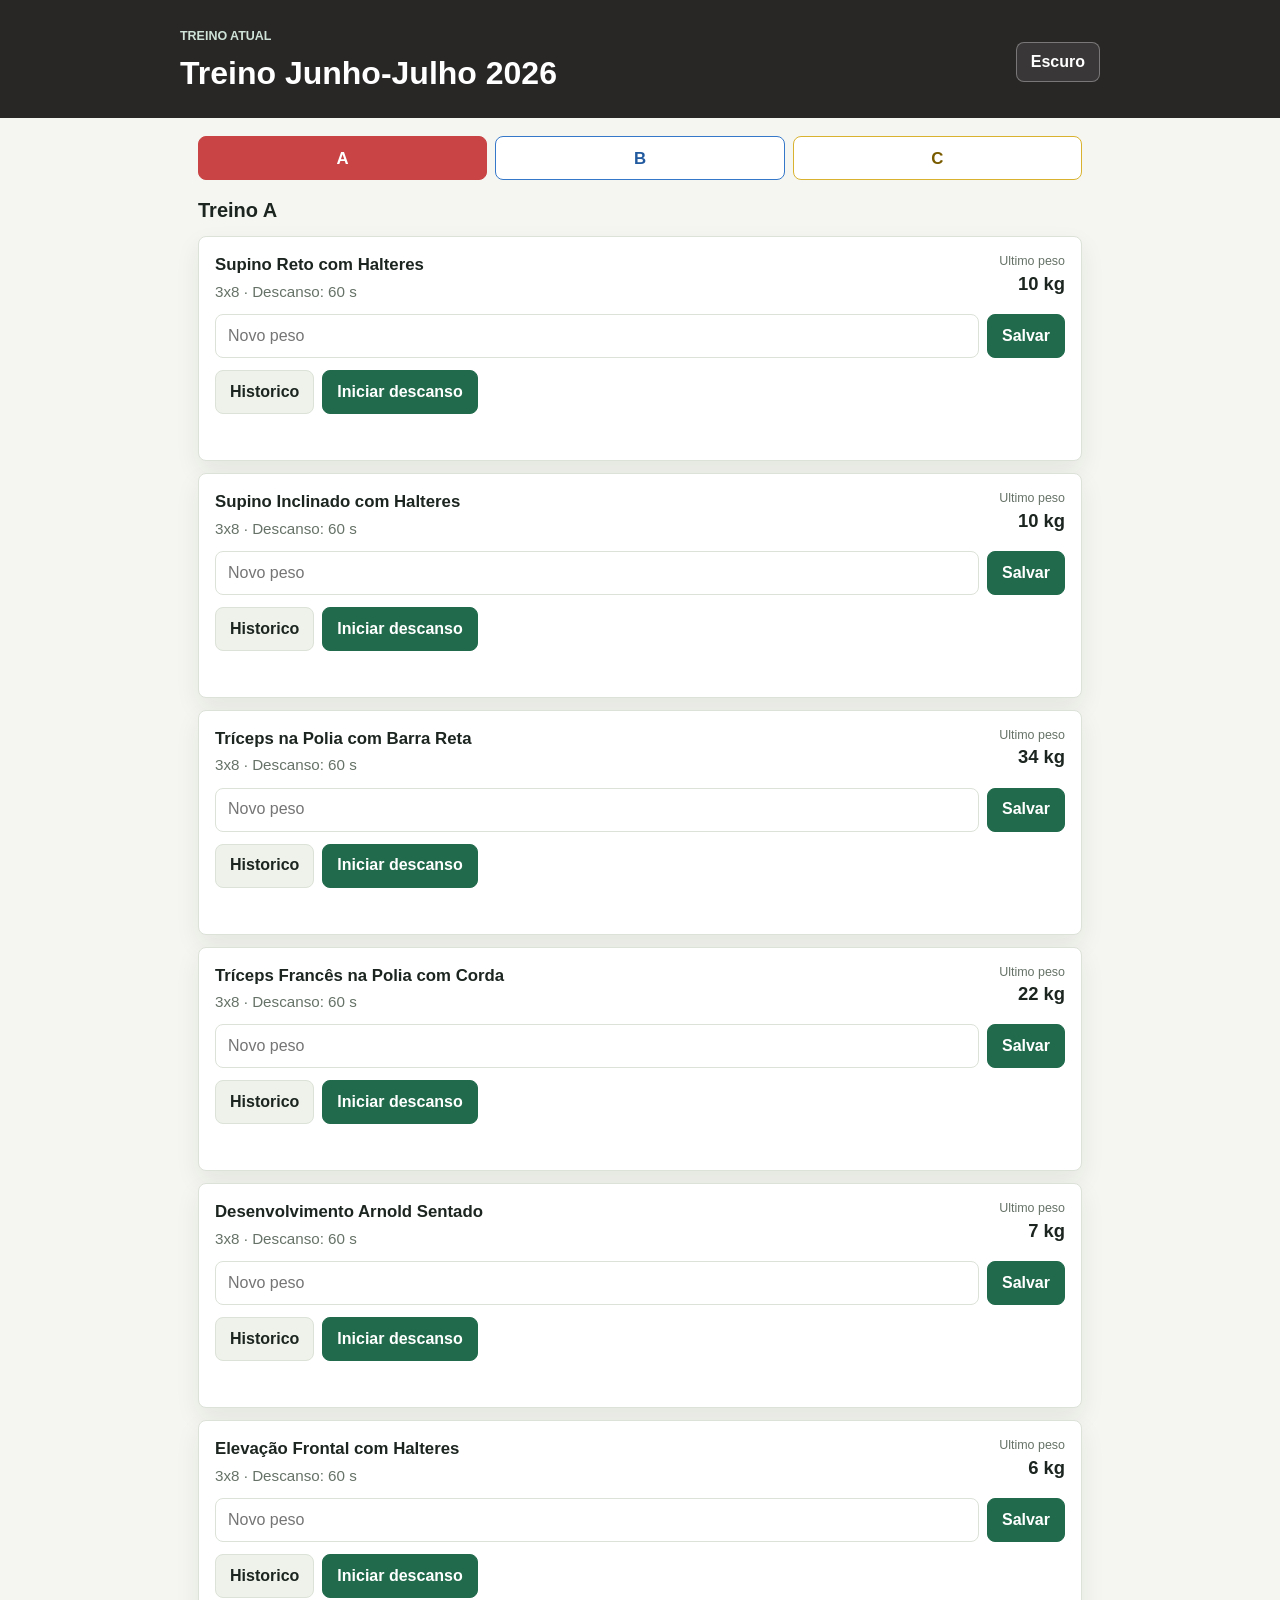
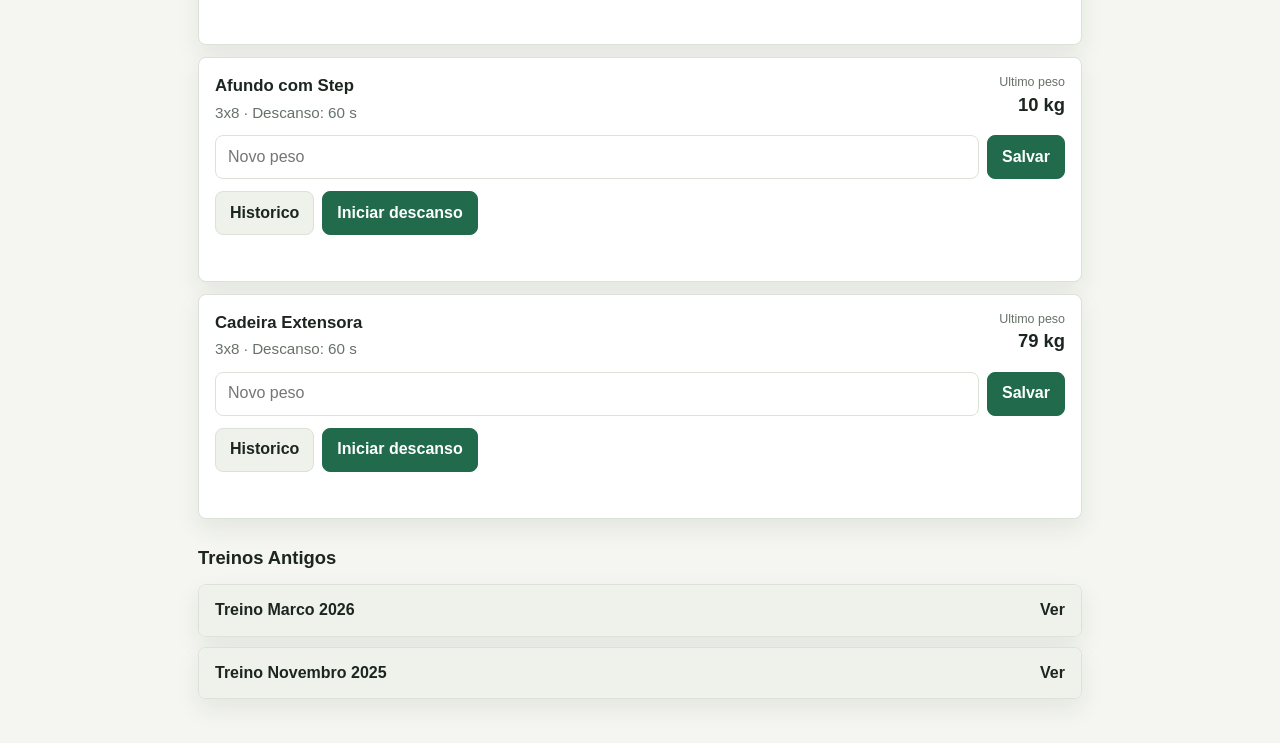
==== index.html @ a029149e "adding dark theme" ====
<!doctype html>
<html lang="pt-BR">
  <head>
    <meta charset="utf-8">
    <meta name="viewport" content="width=device-width, initial-scale=1">
    <title>Gym Tracker</title>
    <link rel="stylesheet" href="css/style.css">
  </head>
  <body>
    <header class="app-header">
      <div class="header-content">
        <div>
          <p class="eyebrow">Treino Atual</p>
          <h1 id="active-workout-name">Gym Tracker</h1>
        </div>
        <button id="theme-toggle" class="theme-toggle" type="button" aria-label="Alternar tema">
          Escuro
        </button>
      </div>
    </header>

    <main class="app-shell">
      <section class="current-section" aria-labelledby="active-workout-name">
        <nav id="day-tabs" class="day-tabs" aria-label="Dias do treino"></nav>
        <div id="current-day" class="workout-day"></div>
      </section>

      <section class="old-section" aria-labelledby="old-workouts-title">
        <h2 id="old-workouts-title">Treinos Antigos</h2>
        <div id="old-workouts" class="old-workouts"></div>
      </section>
    </main>

    <script src="data/defaultWorkout.js"></script>
    <script src="js/storage.js"></script>
    <script src="js/workouts.js"></script>
    <script src="js/ui.js"></script>
    <script src="js/app.js"></script>
  </body>
</html>
---- css/style.css ----
:root {
  color-scheme: light;
  --bg: #f5f6f1;
  --surface: #ffffff;
  --surface-muted: #eef2ea;
  --text: #1c2520;
  --muted: #667267;
  --line: #dce2d8;
  --accent: #216b4c;
  --accent-strong: #292626;
  --danger: #8a3b2f;
  --shadow: 0 10px 24px rgba(25, 35, 29, 0.08);
}

body.dark-theme {
  color-scheme: dark;
  --bg: #121514;
  --surface: #1c211f;
  --surface-muted: #252d29;
  --text: #eef4ef;
  --muted: #a6b3aa;
  --line: #354039;
  --accent: #48a778;
  --accent-strong: #0d0f0e;
  --shadow: 0 10px 24px rgba(0, 0, 0, 0.28);
}

* {
  box-sizing: border-box;
}

body {
  margin: 0;
  min-height: 100vh;
  background: var(--bg);
  color: var(--text);
  font-family: Arial, Helvetica, sans-serif;
  line-height: 1.4;
}

button,
input {
  font: inherit;
}

.app-header {
  background: var(--accent-strong);
  color: #ffffff;
  padding: 28px 18px 22px;
}

.app-header > div,
.app-shell {
  width: min(920px, 100%);
  margin: 0 auto;
}

.header-content {
  display: flex;
  align-items: center;
  justify-content: space-between;
  gap: 16px;
}

.eyebrow {
  margin: 0 0 6px;
  color: #cfe3d8;
  font-size: 0.78rem;
  font-weight: 700;
  letter-spacing: 0;
  text-transform: uppercase;
}

h1,
h2,
h3,
p {
  margin-top: 0;
}

h1 {
  margin-bottom: 0;
  font-size: clamp(1.55rem, 1.2rem + 1vw, 2.2rem);
}

.theme-toggle {
  flex: 0 0 auto;
  min-height: 40px;
  border: 1px solid rgba(255, 255, 255, 0.32);
  border-radius: 8px;
  padding: 0 14px;
  background: rgba(255, 255, 255, 0.08);
  color: #ffffff;
  cursor: pointer;
  font-weight: 700;
}

h2 {
  margin-bottom: 14px;
  font-size: 1.15rem;
}

.app-shell {
  padding: 18px;
}

.current-section,
.old-section {
  margin-bottom: 26px;
}

.day-tabs {
  display: grid;
  grid-template-columns: repeat(3, minmax(0, 1fr));
  gap: 8px;
  margin-bottom: 16px;
}

.day-tab,
.save-button,
.history-button,
.timer-button,
.old-button {
  min-height: 44px;
  border: 1px solid var(--line);
  border-radius: 8px;
  background: var(--surface);
  color: var(--text);
  cursor: pointer;
  font-weight: 700;
}

.day-tab {
  font-size: 1.05rem;
}

.day-a {
  border-color: #c94444;
  color: #9c2525;
}

.day-b {
  border-color: #3577c9;
  color: #225a9f;
}

.day-c {
  border-color: #d9b32f;
  color: #7a5c00;
}

body.dark-theme .day-a {
  color: #ff8d8d;
}

body.dark-theme .day-b {
  color: #87baff;
}

body.dark-theme .day-c {
  color: #f1d86d;
}

.day-a.is-active {
  border-color: #c94444;
  background: #c94444;
  color: #ffffff;
}

.day-b.is-active {
  border-color: #3577c9;
  background: #3577c9;
  color: #ffffff;
}

.day-c.is-active {
  border-color: #d9b32f;
  background: #f0c735;
  color: #2b2400;
}

.save-button,
.timer-button {
  border-color: var(--accent);
  background: var(--accent);
  color: #ffffff;
}

.save-a {
  border-color: #c94444;
  background: #c94444;
}

.save-b {
  border-color: #3577c9;
  background: #3577c9;
}

.save-c {
  border-color: #d9b32f;
  background: #f0c735;
  color: #2b2400;
}

.workout-title {
  margin: 6px 0 12px;
  font-size: 1.25rem;
}

.exercise-list {
  display: grid;
  gap: 12px;
}

.exercise-card,
.old-workout-panel {
  border: 1px solid var(--line);
  border-radius: 8px;
  background: var(--surface);
  box-shadow: var(--shadow);
}

.exercise-card {
  padding: 16px;
}

.exercise-header {
  display: flex;
  align-items: flex-start;
  justify-content: space-between;
  gap: 12px;
  margin-bottom: 12px;
}

.exercise-title {
  margin: 0 0 4px;
  font-size: 1.05rem;
}

.exercise-meta {
  margin: 0;
  color: var(--muted);
  font-size: 0.95rem;
}

.last-weight {
  min-width: 96px;
  text-align: right;
}

.last-weight span {
  display: block;
  color: var(--muted);
  font-size: 0.78rem;
}

.last-weight strong {
  font-size: 1.15rem;
}

.weight-form {
  display: grid;
  grid-template-columns: minmax(0, 1fr) auto;
  gap: 8px;
  margin-top: 12px;
}

.weight-input {
  width: 100%;
  min-height: 44px;
  border: 1px solid var(--line);
  border-radius: 8px;
  padding: 0 12px;
  background: var(--surface);
  color: var(--text);
}

.save-button,
.history-button,
.timer-button {
  padding: 0 14px;
}

.exercise-actions {
  display: flex;
  flex-wrap: wrap;
  gap: 8px;
  margin-top: 12px;
}

.history-button,
.old-button {
  padding: 0 14px;
  background: var(--surface-muted);
}

.history {
  display: none;
  margin-top: 12px;
  border-top: 1px solid var(--line);
  padding-top: 10px;
}

.history.is-open {
  display: block;
}

.history-list {
  margin: 0;
  padding: 0;
  list-style: none;
}

.history-list li {
  display: flex;
  justify-content: space-between;
  gap: 16px;
  padding: 8px 0;
  border-bottom: 1px solid var(--surface-muted);
}

.history-list li:last-child {
  border-bottom: 0;
}

.timer-status {
  min-height: 22px;
  margin: 8px 0 0;
  color: var(--accent-strong);
  font-weight: 700;
}

.old-workouts {
  display: grid;
  gap: 10px;
}

.old-workout-panel {
  overflow: hidden;
}

.old-button {
  width: 100%;
  display: flex;
  align-items: center;
  justify-content: space-between;
  border: 0;
  border-radius: 0;
  padding: 14px 16px;
  text-align: left;
}

.old-content {
  display: none;
  padding: 0 16px 16px;
}

.old-content.is-open {
  display: block;
}

.old-day {
  border-top: 1px solid var(--line);
  padding-top: 12px;
  margin-top: 12px;
}

.old-exercise {
  padding: 10px 0;
  border-bottom: 1px solid var(--surface-muted);
}

.old-exercise:last-child {
  border-bottom: 0;
}

.readonly-note,
.empty-state {
  color: var(--muted);
  margin-bottom: 0;
}

@media (max-width: 560px) {
  .app-header {
    padding-top: 22px;
  }

  .header-content {
    align-items: flex-start;
  }

  .app-shell {
    padding: 14px;
  }

  .exercise-header {
    display: block;
  }

  .last-weight {
    margin-top: 10px;
    text-align: left;
  }

  .weight-form {
    grid-template-columns: 1fr;
  }

  .save-button,
  .history-button,
  .timer-button {
    width: 100%;
  }
}
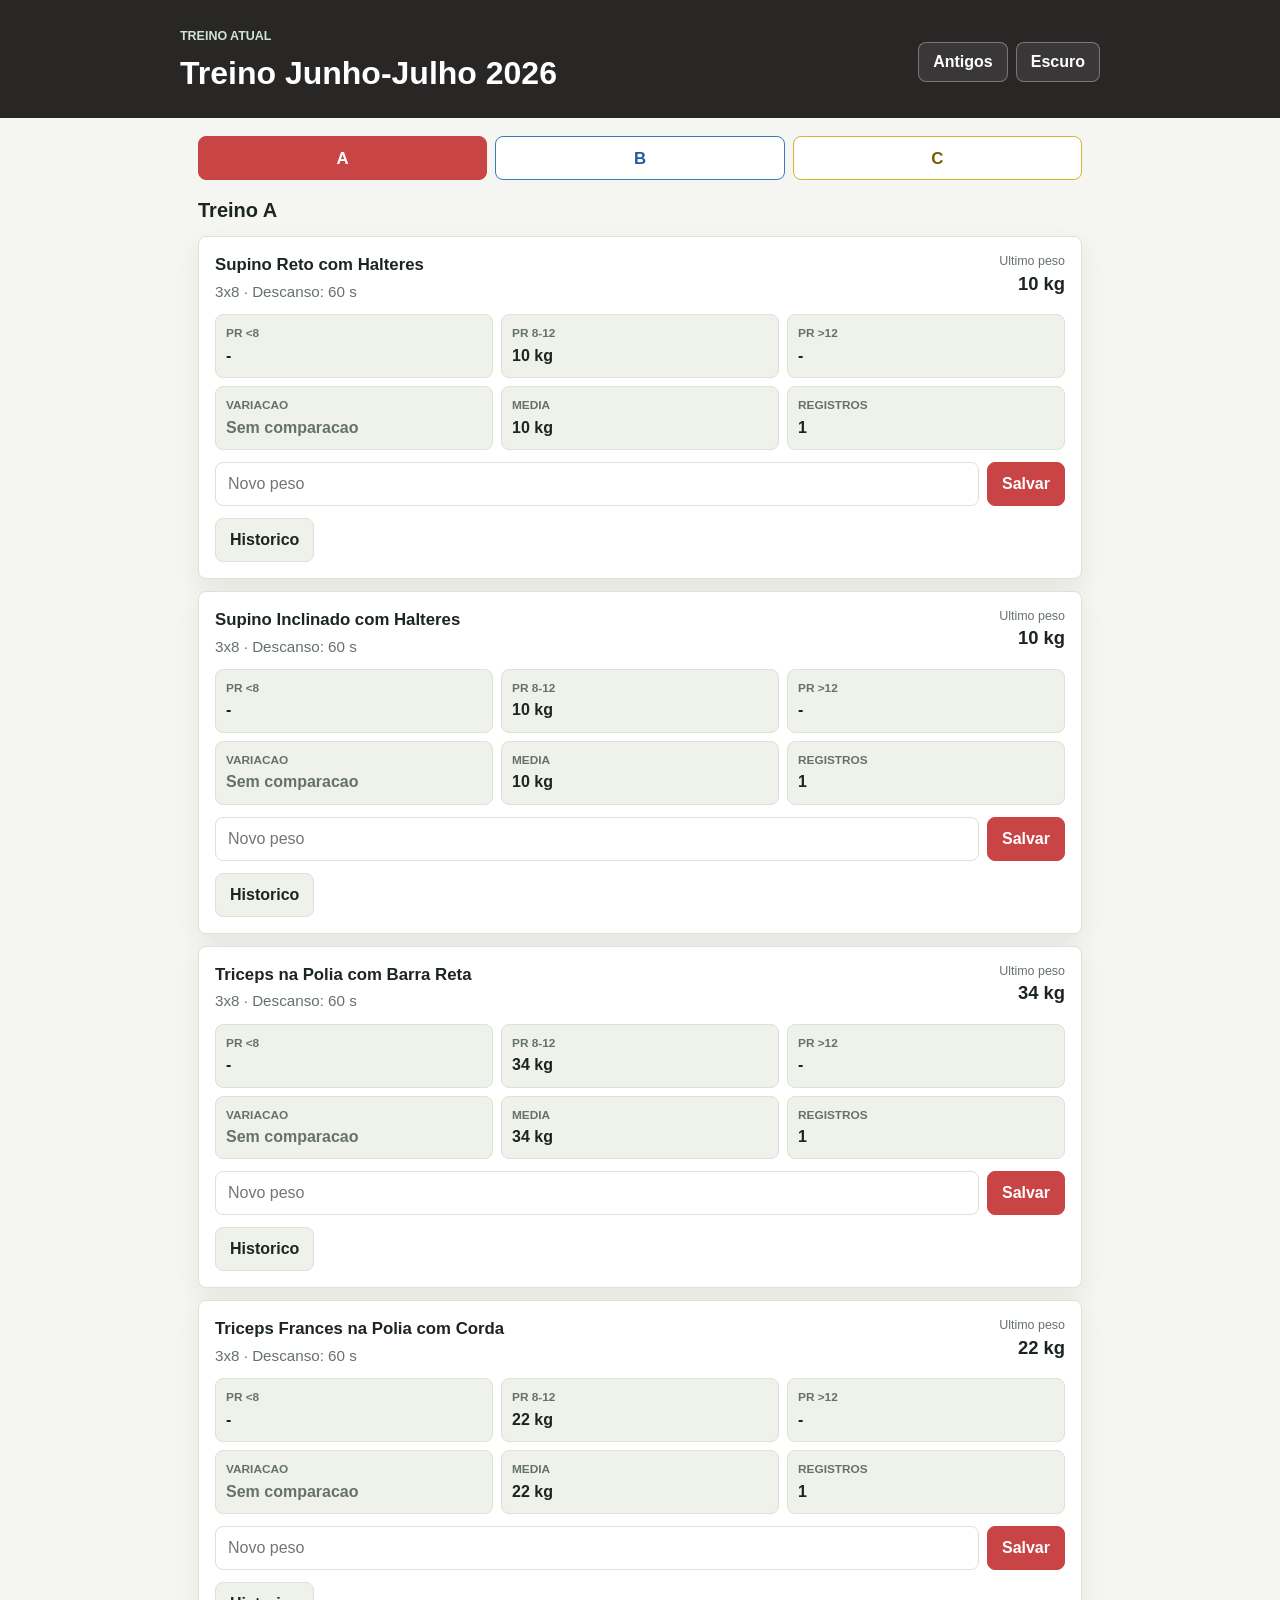
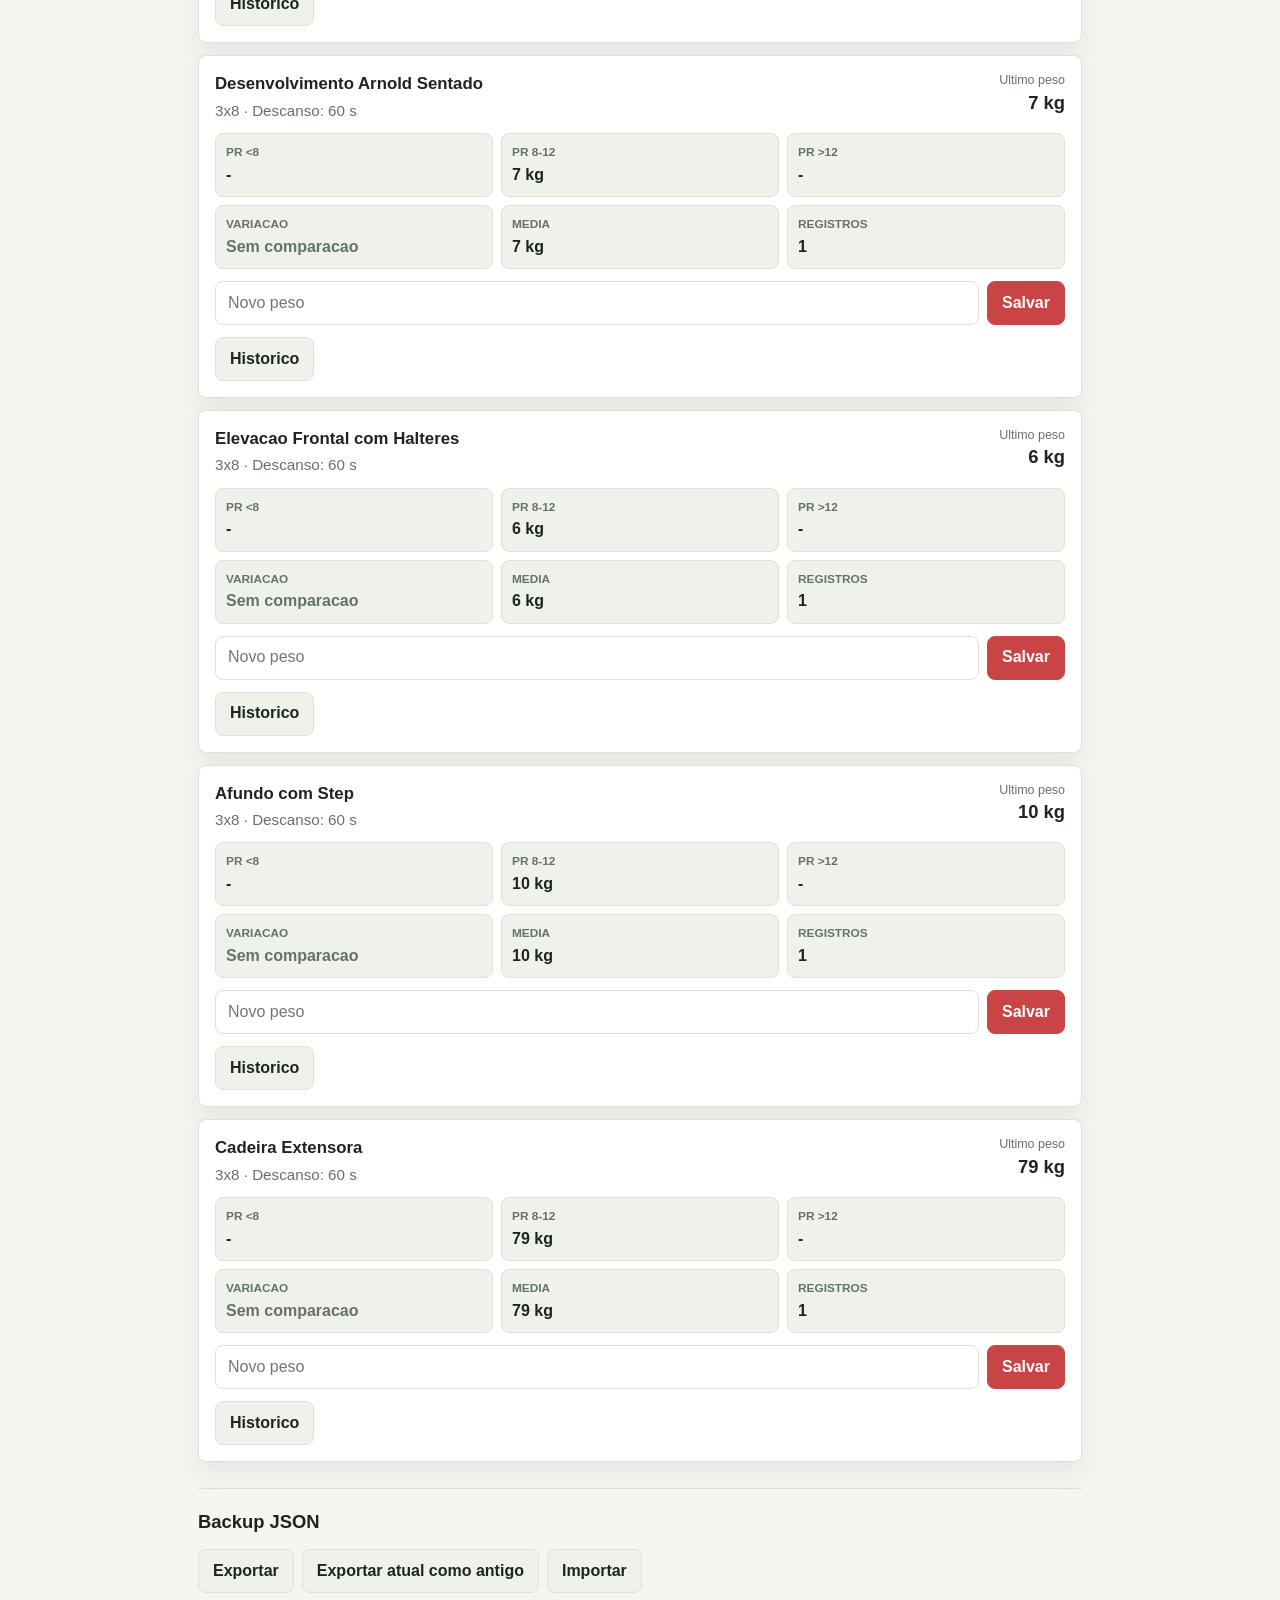
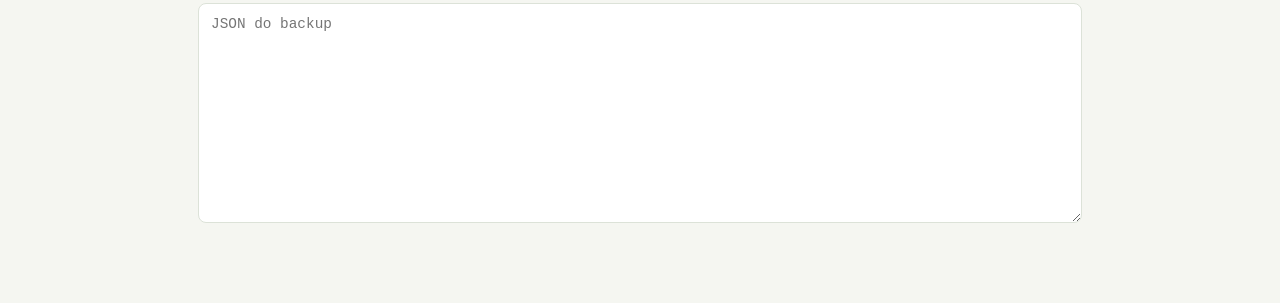
==== commit 8e63cee2: "adding a way to export/import json data" ====
--- a/index.html
+++ b/index.html
@@ -13,9 +13,12 @@
           <p class="eyebrow">Treino Atual</p>
           <h1 id="active-workout-name">Gym Tracker</h1>
         </div>
-        <button id="theme-toggle" class="theme-toggle" type="button" aria-label="Alternar tema">
-          Escuro
-        </button>
+        <div class="header-actions">
+          <a class="header-link" href="old-workouts.html">Antigos</a>
+          <button id="theme-toggle" class="theme-toggle" type="button" aria-label="Alternar tema">
+            Escuro
+          </button>
+        </div>
       </div>
     </header>
 
@@ -25,16 +28,26 @@
         <div id="current-day" class="workout-day"></div>
       </section>
 
-      <section class="old-section" aria-labelledby="old-workouts-title">
-        <h2 id="old-workouts-title">Treinos Antigos</h2>
-        <div id="old-workouts" class="old-workouts"></div>
+      <section class="backup-section" aria-labelledby="backup-title">
+        <h2 id="backup-title">Backup JSON</h2>
+        <div class="backup-actions">
+          <button id="export-backup" class="backup-button" type="button">Exportar</button>
+          <button id="export-current-old" class="backup-button" type="button">Exportar atual como antigo</button>
+          <button id="import-backup" class="backup-button" type="button">Importar</button>
+        </div>
+        <textarea id="backup-json" class="backup-textarea" rows="10" spellcheck="false" placeholder="JSON do backup"></textarea>
+        <p id="backup-status" class="backup-status" aria-live="polite"></p>
       </section>
+
     </main>
 
-    <script src="data/defaultWorkout.js"></script>
+    <script src="data/currentWorkout.js"></script>
+    <script src="data/oldWorkouts.js"></script>
     <script src="js/storage.js"></script>
     <script src="js/workouts.js"></script>
     <script src="js/ui.js"></script>
+    <script src="js/theme.js"></script>
+    <script src="js/backup.js"></script>
     <script src="js/app.js"></script>
   </body>
 </html>
--- a/css/style.css
+++ b/css/style.css
@@ -62,6 +62,25 @@
   gap: 16px;
 }
 
+.header-actions {
+  display: flex;
+  align-items: center;
+  gap: 8px;
+}
+
+.header-link {
+  display: inline-flex;
+  align-items: center;
+  min-height: 40px;
+  border: 1px solid rgba(255, 255, 255, 0.32);
+  border-radius: 8px;
+  padding: 0 14px;
+  background: rgba(255, 255, 255, 0.08);
+  color: #ffffff;
+  font-weight: 700;
+  text-decoration: none;
+}
+
 .eyebrow {
   margin: 0 0 6px;
   color: #cfe3d8;
@@ -105,7 +124,8 @@
 }
 
 .current-section,
-.old-section {
+.old-section,
+.backup-section {
   margin-bottom: 26px;
 }
 
@@ -258,6 +278,49 @@
   font-size: 1.15rem;
 }
 
+.exercise-stats {
+  display: grid;
+  grid-template-columns: repeat(3, minmax(0, 1fr));
+  gap: 8px;
+  margin: 0 0 12px;
+}
+
+.exercise-stats div {
+  border: 1px solid var(--line);
+  border-radius: 8px;
+  background: var(--surface-muted);
+  padding: 10px;
+}
+
+.exercise-stats dt {
+  margin-bottom: 3px;
+  color: var(--muted);
+  font-size: 0.74rem;
+  font-weight: 700;
+  text-transform: uppercase;
+}
+
+.exercise-stats dd {
+  margin: 0;
+  font-weight: 700;
+}
+
+.trend-up {
+  color: #207a42;
+}
+
+.trend-down {
+  color: var(--danger);
+}
+
+.trend-neutral {
+  color: var(--muted);
+}
+
+body.dark-theme .trend-up {
+  color: #6ee094;
+}
+
 .weight-form {
   display: grid;
   grid-template-columns: minmax(0, 1fr) auto;
@@ -292,6 +355,48 @@
 .old-button {
   padding: 0 14px;
   background: var(--surface-muted);
+}
+
+.backup-section {
+  border-top: 1px solid var(--line);
+  padding-top: 20px;
+}
+
+.backup-actions {
+  display: flex;
+  flex-wrap: wrap;
+  gap: 8px;
+  margin-bottom: 10px;
+}
+
+.backup-button {
+  min-height: 44px;
+  border: 1px solid var(--line);
+  border-radius: 8px;
+  padding: 0 14px;
+  background: var(--surface-muted);
+  color: var(--text);
+  cursor: pointer;
+  font-weight: 700;
+}
+
+.backup-textarea {
+  width: 100%;
+  min-height: 220px;
+  border: 1px solid var(--line);
+  border-radius: 8px;
+  padding: 12px;
+  resize: vertical;
+  background: var(--surface);
+  color: var(--text);
+  font: 0.9rem Consolas, "Courier New", monospace;
+}
+
+.backup-status {
+  min-height: 22px;
+  margin: 8px 0 0;
+  color: var(--muted);
+  font-weight: 700;
 }
 
 .history {
@@ -389,6 +494,11 @@
     align-items: flex-start;
   }
 
+  .header-actions {
+    flex-direction: column;
+    align-items: stretch;
+  }
+
   .app-shell {
     padding: 14px;
   }
@@ -404,6 +514,10 @@
 
   .weight-form {
     grid-template-columns: 1fr;
+  }
+
+  .exercise-stats {
+    grid-template-columns: repeat(2, minmax(0, 1fr));
   }
 
   .save-button,
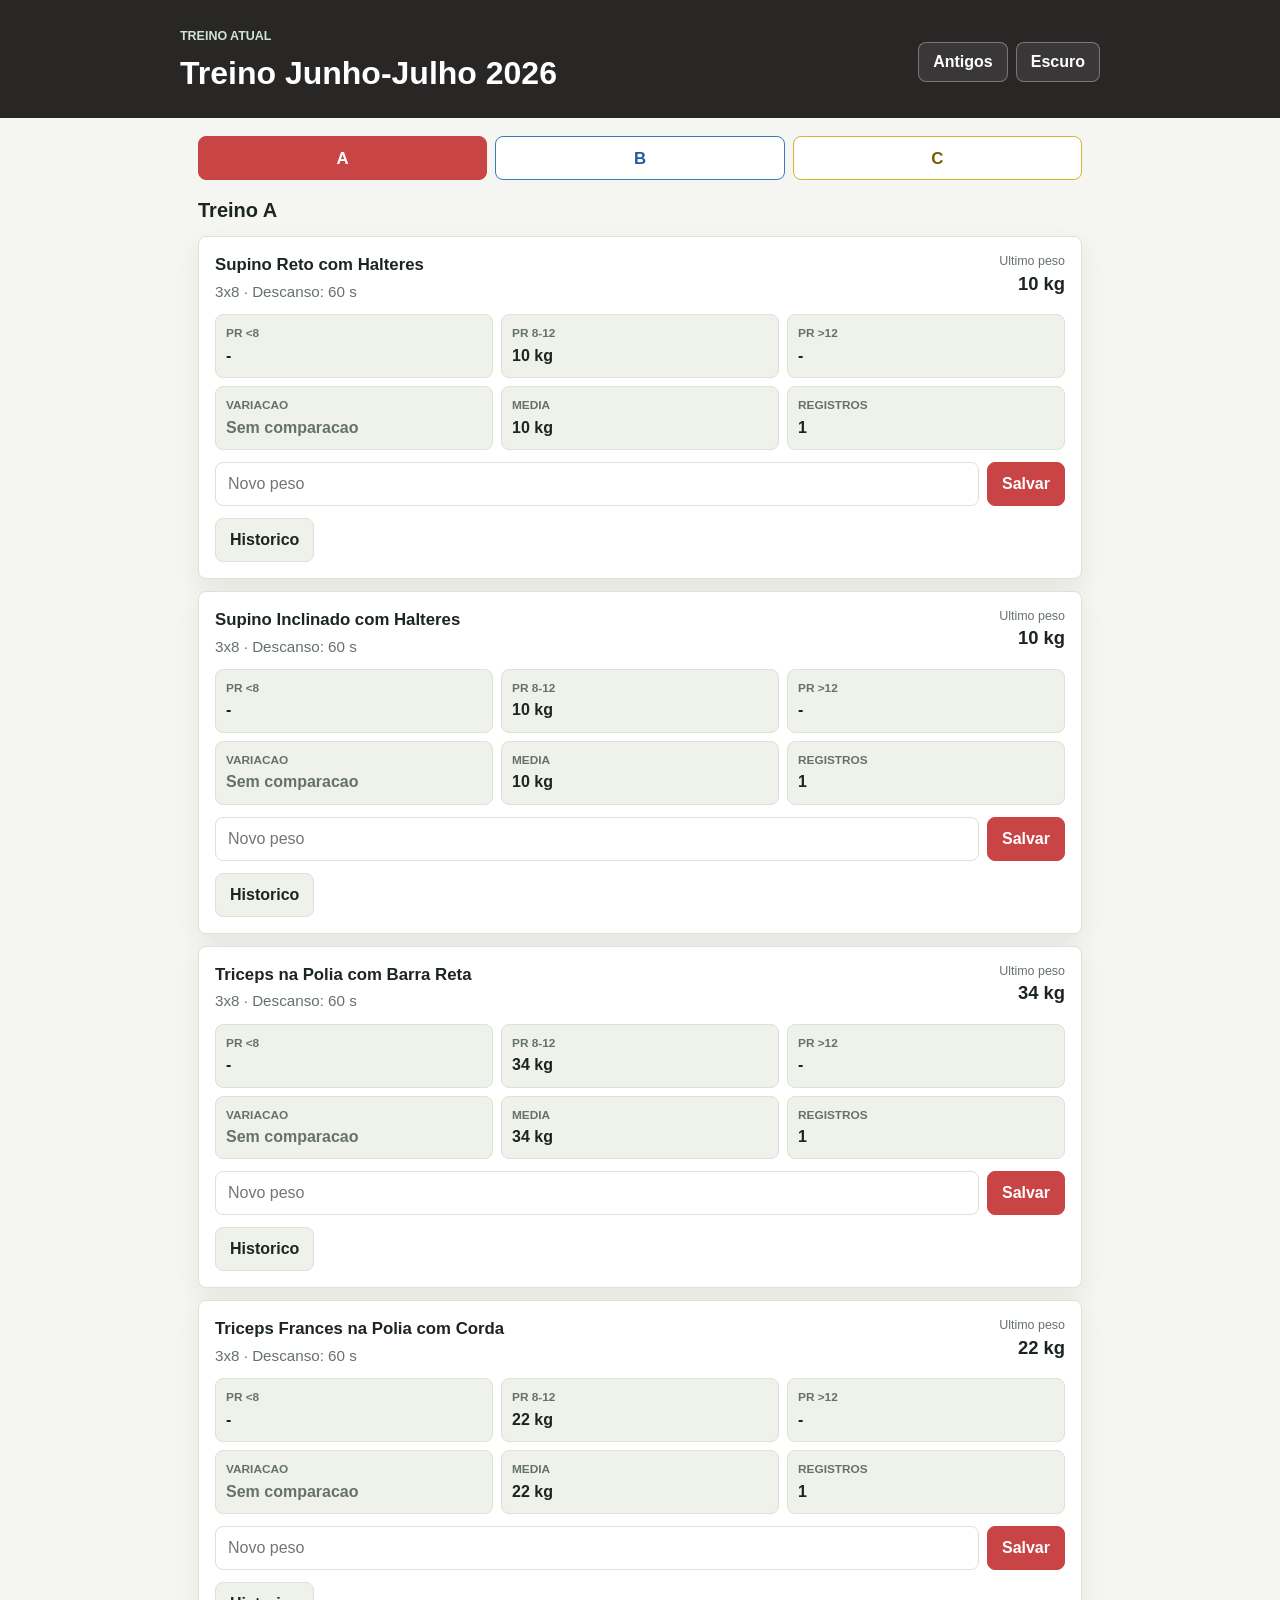
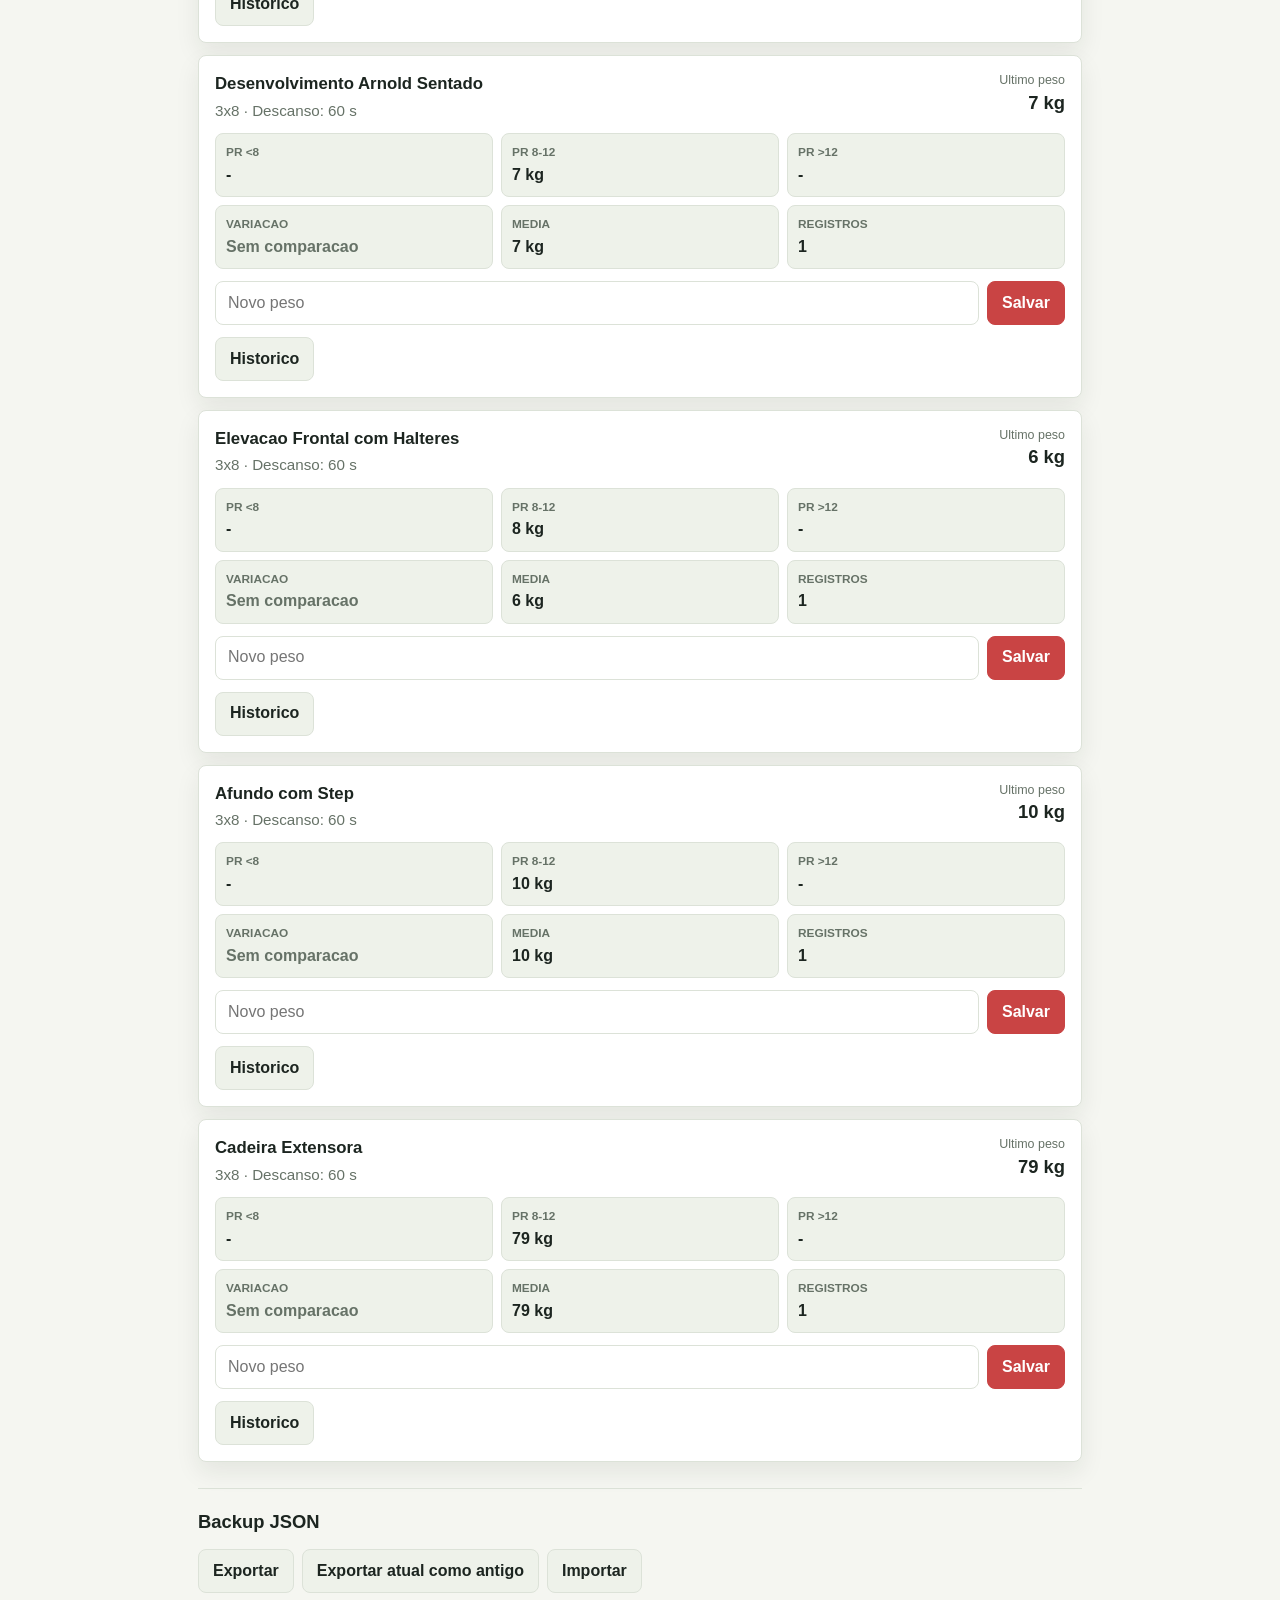
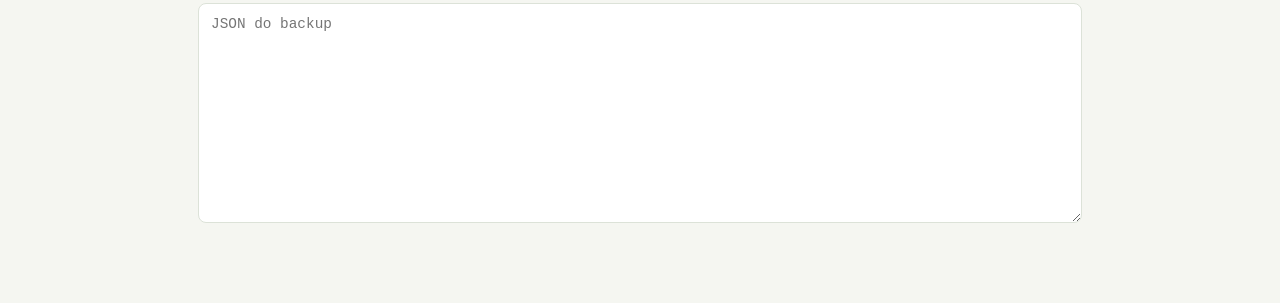
==== commit 01a72eea: "implementing exercides catalog and fixing bugs on conjugate exercises" ====
--- a/index.html
+++ b/index.html
@@ -4,6 +4,8 @@
     <meta charset="utf-8">
     <meta name="viewport" content="width=device-width, initial-scale=1">
     <title>Gym Tracker</title>
+    <link rel="icon"
+      href="data:image/svg+xml,%3Csvg xmlns='http://www.w3.org/2000/svg' viewBox='0 0 64 64'%3E%3Ctext y='52' font-size='54'%3E🏋%E2%80%8D%E2%99%80%EF%B8%8F%3C/text%3E%3C/svg%3E">
     <link rel="stylesheet" href="css/style.css">
   </head>
   <body>
@@ -11,11 +13,12 @@
       <div class="header-content">
         <div>
           <p class="eyebrow">Treino Atual</p>
-          <h1 id="active-workout-name">Gym Tracker</h1>
+          <h1 id="active-workout-name">🏋🏽‍♀️ Gym Tracker</h1>
         </div>
         <div class="header-actions">
           <a class="header-link" href="old-workouts.html">Antigos</a>
-          <button id="theme-toggle" class="theme-toggle" type="button" aria-label="Alternar tema">
+          <button id="theme-toggle" class="theme-toggle" type="button"
+            aria-label="Alternar tema">
             Escuro
           </button>
         </div>
@@ -31,16 +34,21 @@
       <section class="backup-section" aria-labelledby="backup-title">
         <h2 id="backup-title">Backup JSON</h2>
         <div class="backup-actions">
-          <button id="export-backup" class="backup-button" type="button">Exportar</button>
-          <button id="export-current-old" class="backup-button" type="button">Exportar atual como antigo</button>
-          <button id="import-backup" class="backup-button" type="button">Importar</button>
+          <button id="export-backup" class="backup-button"
+            type="button">Exportar</button>
+          <button id="export-current-old" class="backup-button"
+            type="button">Exportar atual como antigo</button>
+          <button id="import-backup" class="backup-button"
+            type="button">Importar</button>
         </div>
-        <textarea id="backup-json" class="backup-textarea" rows="10" spellcheck="false" placeholder="JSON do backup"></textarea>
+        <textarea id="backup-json" class="backup-textarea" rows="10"
+          spellcheck="false" placeholder="JSON do backup"></textarea>
         <p id="backup-status" class="backup-status" aria-live="polite"></p>
       </section>
 
     </main>
 
+    <script src="data/exerciseCatalog.js"></script>
     <script src="data/currentWorkout.js"></script>
     <script src="data/oldWorkouts.js"></script>
     <script src="js/storage.js"></script>
--- a/css/style.css
+++ b/css/style.css
@@ -49,7 +49,7 @@
   padding: 28px 18px 22px;
 }
 
-.app-header > div,
+.app-header>div,
 .app-shell {
   width: min(920px, 100%);
   margin: 0 auto;
@@ -240,8 +240,68 @@
   box-shadow: var(--shadow);
 }
 
+.conjugated-group {
+  display: grid;
+  gap: 10px;
+  margin-bottom: 12px;
+}
+
+.conjugated-group-title {
+  margin: 0;
+  color: var(--accent);
+  font-size: 0.9rem;
+  font-weight: 700;
+  text-transform: uppercase;
+  letter-spacing: 0.04em;
+}
+
+.conjugated-group-items {
+  display: flex;
+  flex-direction: column;
+  gap: 12px;
+  position: relative;
+}
+
+.conjugated-group-items::before {
+  content: "";
+  position: absolute;
+  left: 18px;
+  top: 18px;
+  bottom: 18px;
+  width: 2px;
+  background: linear-gradient(to bottom, var(--accent), var(--line));
+  border-radius: 999px;
+}
+
+.conjugated-group-item {
+  position: relative;
+  padding-left: 34px;
+}
+
+.conjugated-group-item::before {
+  content: "";
+  position: absolute;
+  left: 10px;
+  top: 24px;
+  width: 16px;
+  height: 16px;
+  border-radius: 50%;
+  background: var(--accent);
+  border: 3px solid var(--surface);
+  box-shadow: 0 0 0 2px var(--accent);
+}
+
+.conjugated-group-item .exercise-card {
+  height: 100%;
+}
+
 .exercise-card {
   padding: 16px;
+}
+
+.rest-card {
+  border-style: dashed;
+  background: var(--surface-muted);
 }
 
 .exercise-header {
@@ -525,4 +585,4 @@
   .timer-button {
     width: 100%;
   }
-}
+}
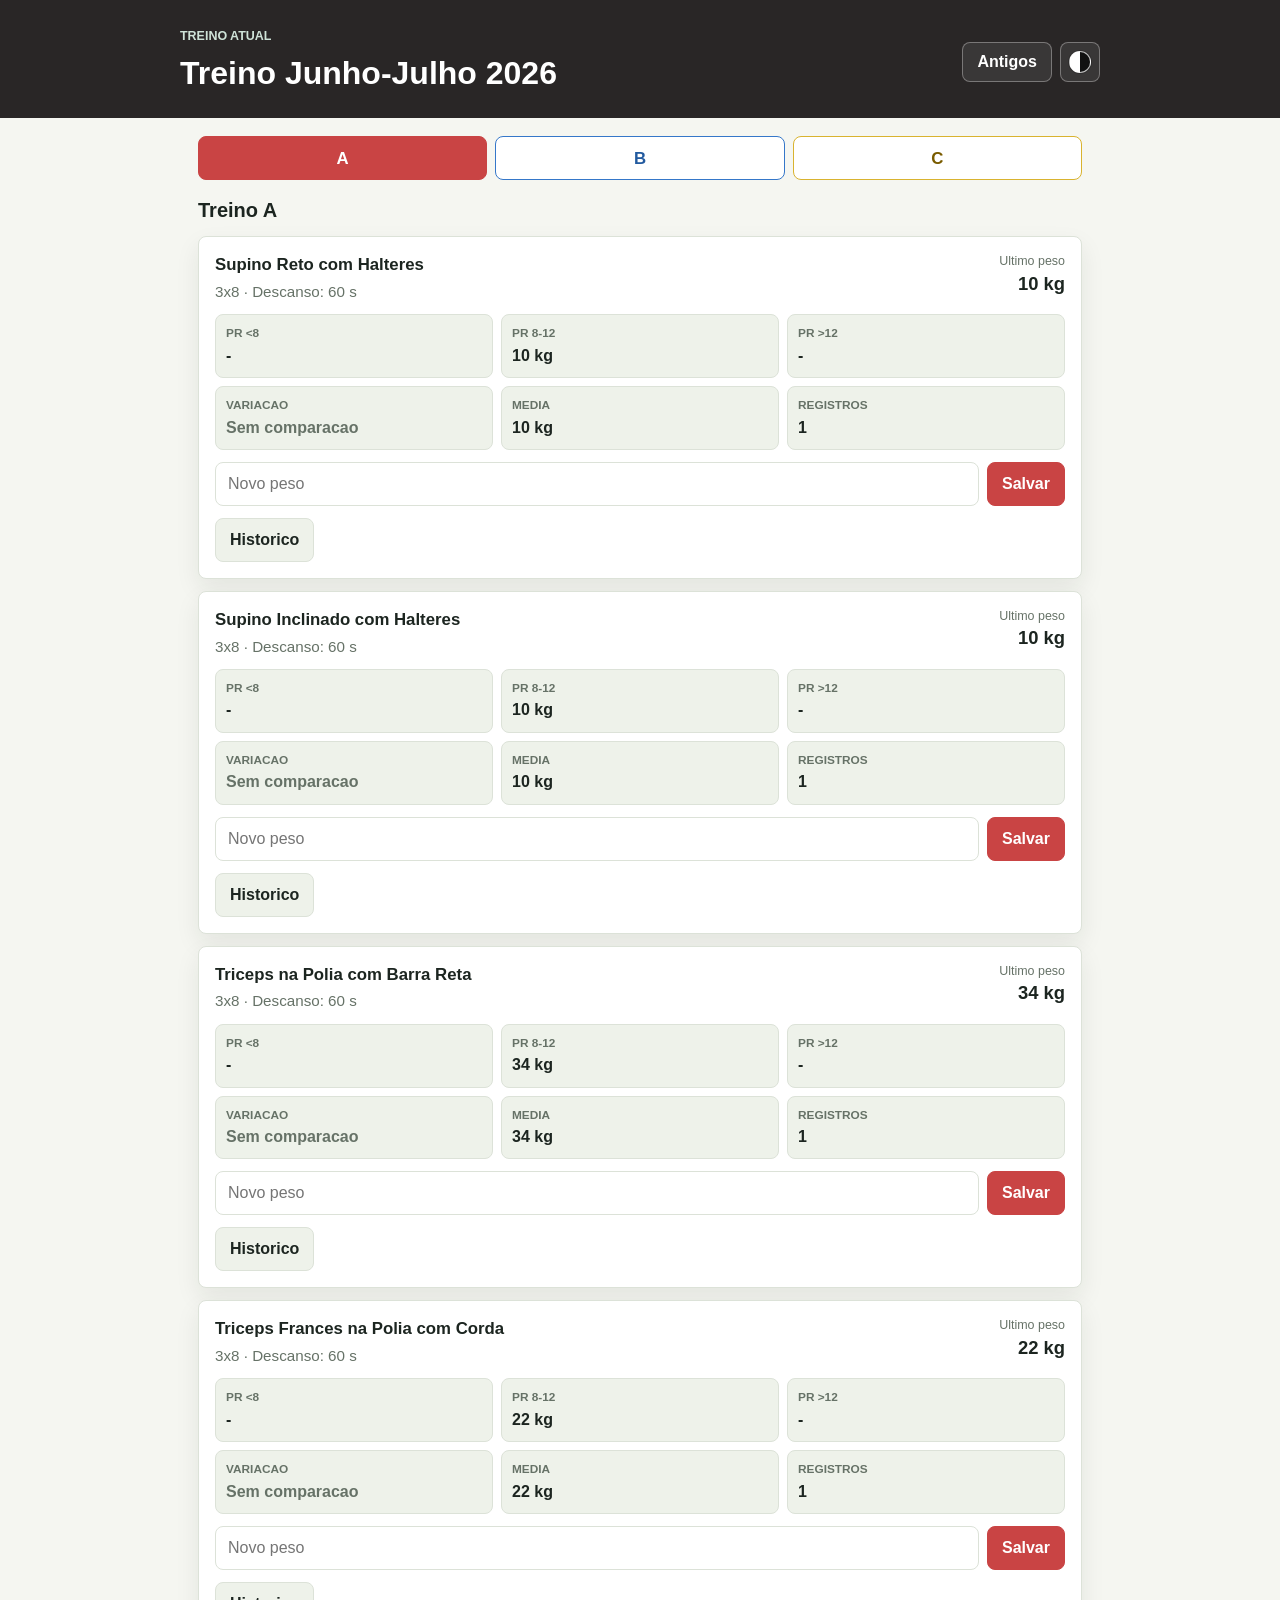
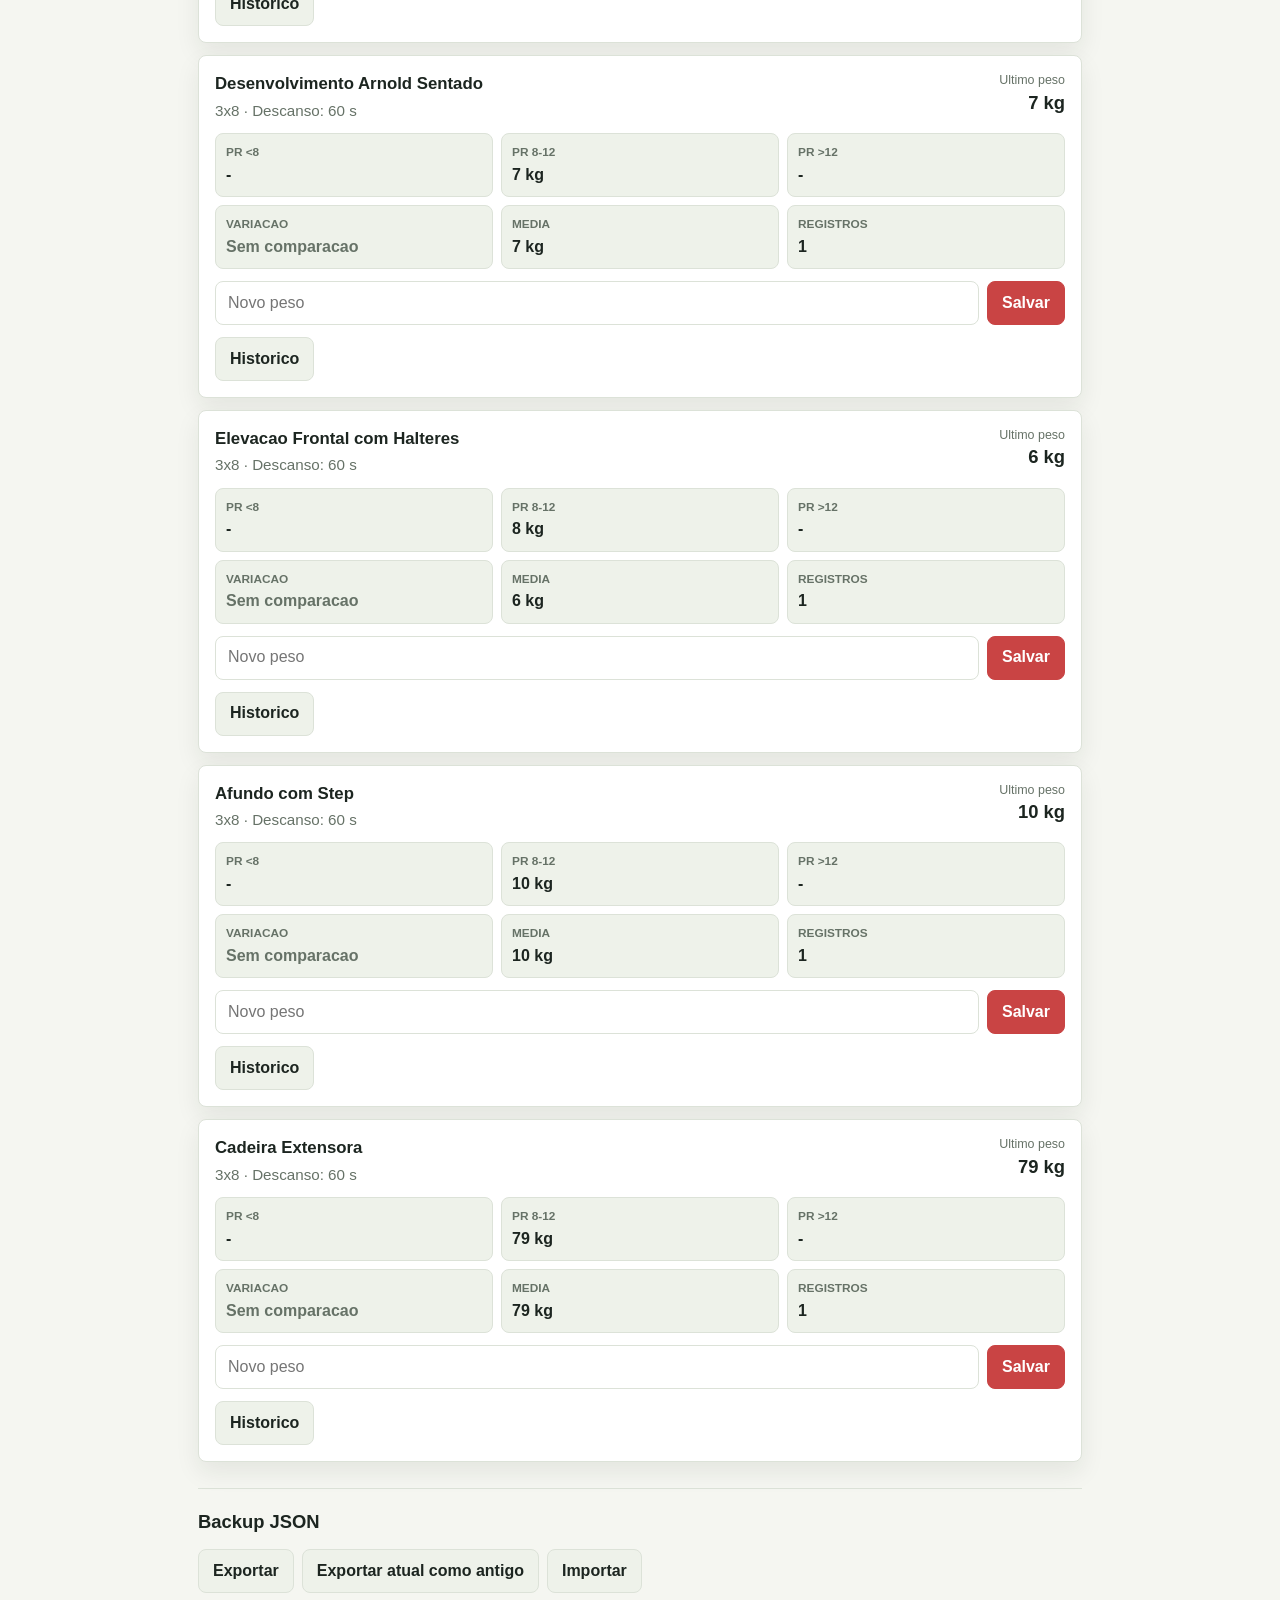
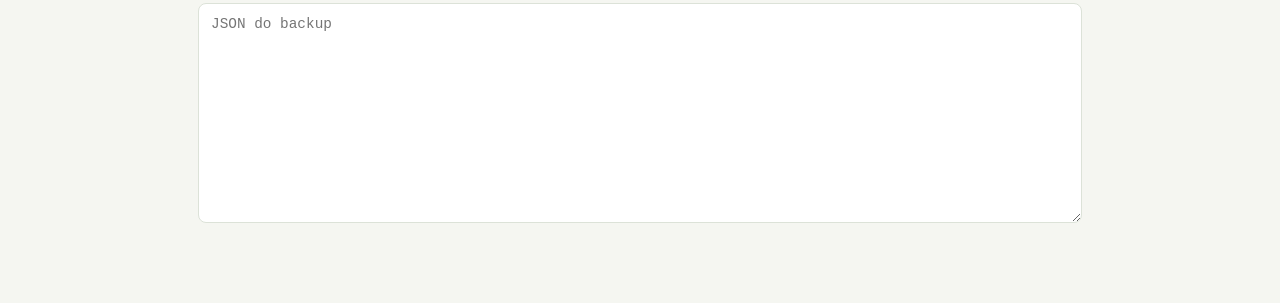
==== commit 1461ff6a: "changing way to alternate theme" ====
--- a/index.html
+++ b/index.html
@@ -18,9 +18,7 @@
         <div class="header-actions">
           <a class="header-link" href="old-workouts.html">Antigos</a>
           <button id="theme-toggle" class="theme-toggle" type="button"
-            aria-label="Alternar tema">
-            Escuro
-          </button>
+            aria-label="Alternar tema" title="Alternar tema"></button>
         </div>
       </div>
     </header>
--- a/css/style.css
+++ b/css/style.css
@@ -104,14 +104,28 @@
 
 .theme-toggle {
   flex: 0 0 auto;
+  display: inline-flex;
+  align-items: center;
+  justify-content: center;
+  width: 40px;
   min-height: 40px;
   border: 1px solid rgba(255, 255, 255, 0.32);
   border-radius: 8px;
-  padding: 0 14px;
+  padding: 0;
   background: rgba(255, 255, 255, 0.08);
   color: #ffffff;
   cursor: pointer;
   font-weight: 700;
+}
+
+.theme-toggle::before {
+  content: "";
+  width: 20px;
+  height: 20px;
+  border: 1px solid rgba(255, 255, 255, 0.72);
+  border-radius: 50%;
+  background: linear-gradient(90deg, #ffffff 0 50%, #111111 50% 100%);
+  box-shadow: 0 0 0 1px rgba(0, 0, 0, 0.18);
 }
 
 h2 {
@@ -585,4 +599,4 @@
   .timer-button {
     width: 100%;
   }
-}+}
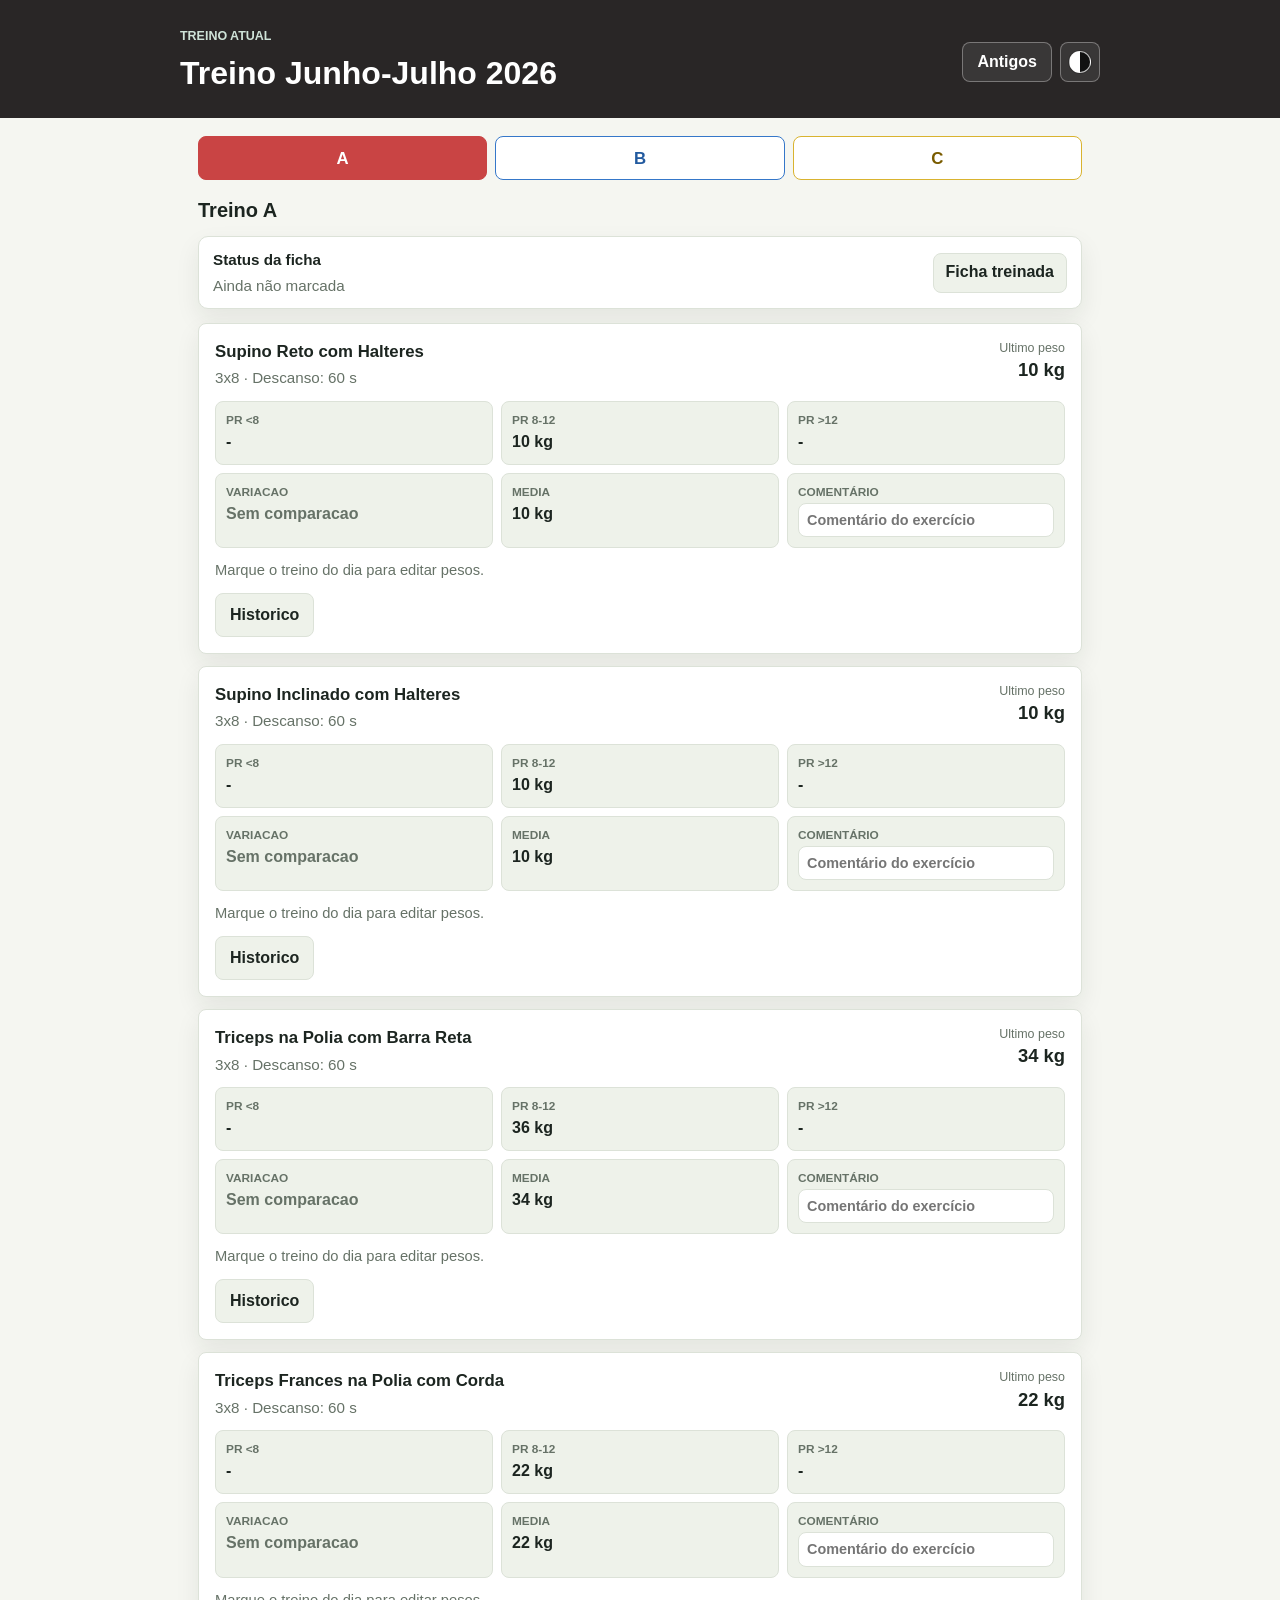
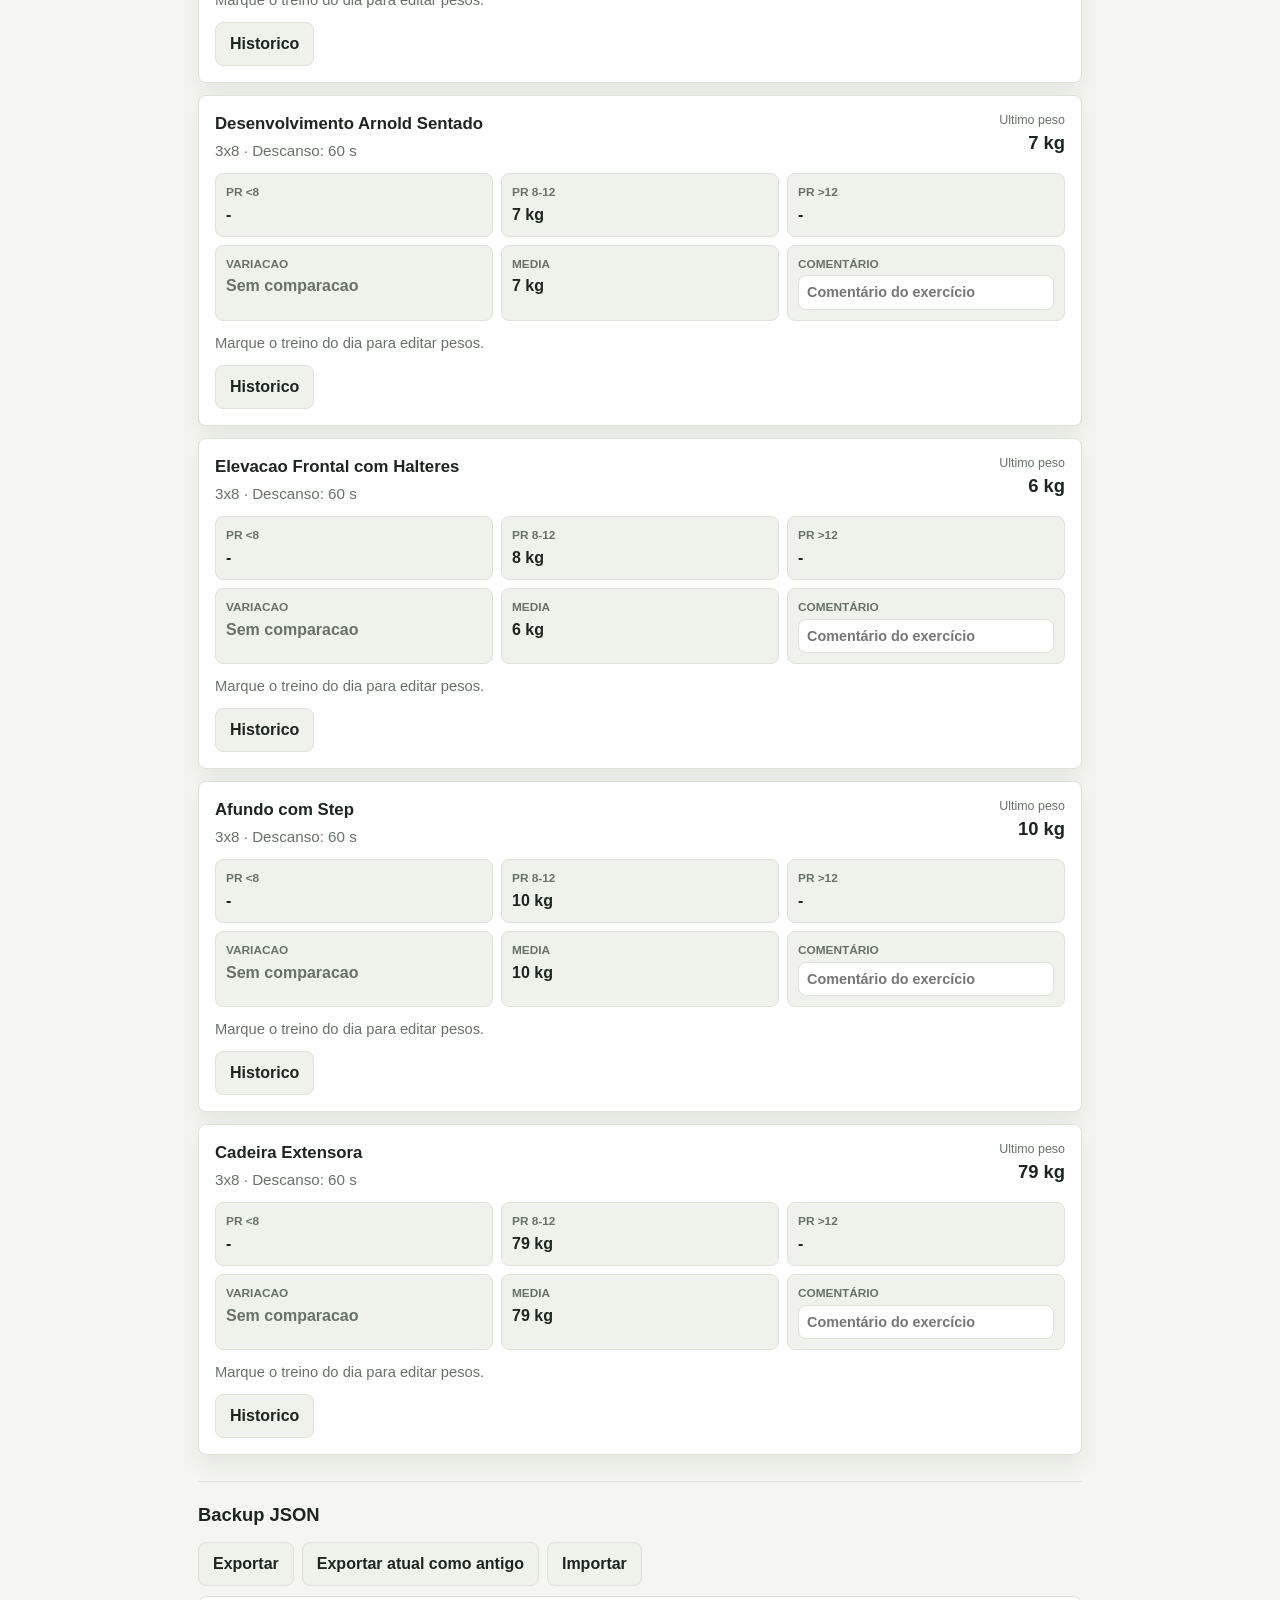
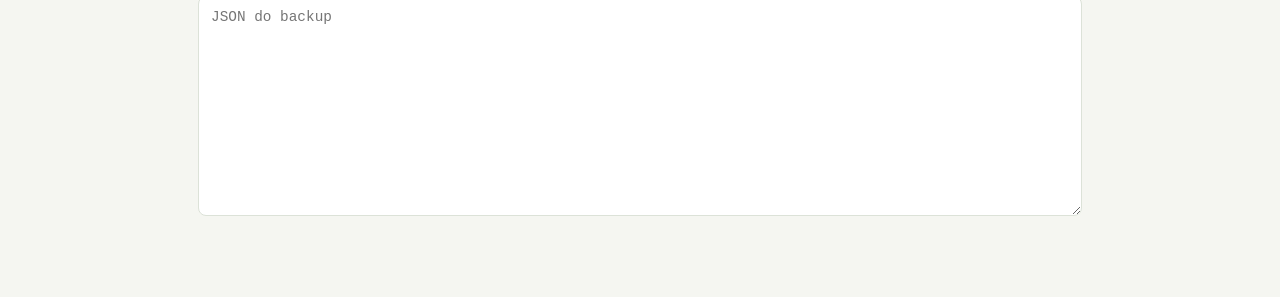
==== commit ae8d58f2: "sepparating old training in dates, adding 2026 old training" ====
--- a/index.html
+++ b/index.html
@@ -48,6 +48,10 @@
 
     <script src="data/exerciseCatalog.js"></script>
     <script src="data/currentWorkout.js"></script>
+    <script src="data/oldWorkouts2023.js"></script>
+    <script src="data/oldWorkouts2024.js"></script>
+    <script src="data/oldWorkouts2025.js"></script>
+    <script src="data/oldWorkouts2026.js"></script>
     <script src="data/oldWorkouts.js"></script>
     <script src="js/storage.js"></script>
     <script src="js/workouts.js"></script>
--- a/css/style.css
+++ b/css/style.css
@@ -154,6 +154,7 @@
 .save-button,
 .history-button,
 .timer-button,
+.old-year-button,
 .old-button {
   min-height: 44px;
   border: 1px solid var(--line);
@@ -395,6 +396,87 @@
   color: #6ee094;
 }
 
+.day-status-card {
+  display: flex;
+  align-items: center;
+  justify-content: space-between;
+  gap: 12px;
+  margin-bottom: 14px;
+  padding: 12px 14px;
+  border: 1px solid var(--line);
+  border-radius: 10px;
+  background: var(--surface);
+  box-shadow: var(--shadow);
+}
+
+.day-status-copy h3 {
+  margin: 0 0 4px;
+  font-size: 0.95rem;
+}
+
+.day-status-copy p {
+  margin: 0;
+  color: var(--muted);
+  font-size: 0.95rem;
+}
+
+.day-status-actions {
+  display: flex;
+  flex-wrap: wrap;
+  gap: 8px;
+}
+
+.comment-stat .comment-input {
+  width: 100%;
+  min-height: 32px;
+  border: 1px solid var(--line);
+  border-radius: 8px;
+  padding: 6px 8px;
+  background: var(--surface);
+  color: var(--text);
+  font-size: 0.9rem;
+}
+
+.comment-cell {
+  font-size: 0.9rem;
+  color: var(--muted);
+  word-break: break-word;
+}
+
+.status-button {
+  min-height: 40px;
+  border: 1px solid var(--line);
+  border-radius: 8px;
+  padding: 0 12px;
+  background: var(--surface-muted);
+  color: var(--text);
+  cursor: pointer;
+  font-weight: 700;
+}
+
+.status-button.is-active {
+  border-color: var(--accent);
+  background: var(--accent);
+  color: #ffffff;
+}
+
+.summary-comment-button {
+  min-height: 40px;
+  border: 1px solid var(--line);
+  border-radius: 8px;
+  padding: 0 12px;
+  background: var(--surface-muted);
+  color: var(--text);
+  cursor: pointer;
+  font-weight: 700;
+}
+
+.readonly-note {
+  margin: 12px 0 0;
+  color: var(--muted);
+  font-size: 0.92rem;
+}
+
 .weight-form {
   display: grid;
   grid-template-columns: minmax(0, 1fr) auto;
@@ -426,6 +508,7 @@
 }
 
 .history-button,
+.old-year-button,
 .old-button {
   padding: 0 14px;
   background: var(--surface-muted);
@@ -511,11 +594,43 @@
 
 .old-workouts {
   display: grid;
-  gap: 10px;
+  gap: 14px;
 }
 
 .old-workout-panel {
   overflow: hidden;
+}
+
+.old-year-panel {
+  display: grid;
+  gap: 10px;
+}
+
+.old-year-button {
+  width: 100%;
+  display: flex;
+  align-items: center;
+  justify-content: space-between;
+  border-color: var(--accent);
+  padding: 14px 16px;
+  text-align: left;
+}
+
+.old-year-button span:first-child {
+  font-size: 1.1rem;
+}
+
+.old-year-content {
+  display: none;
+  gap: 10px;
+}
+
+.old-year-content.is-open {
+  display: grid;
+}
+
+.old-year-empty {
+  padding: 0 4px;
 }
 
 .old-button {
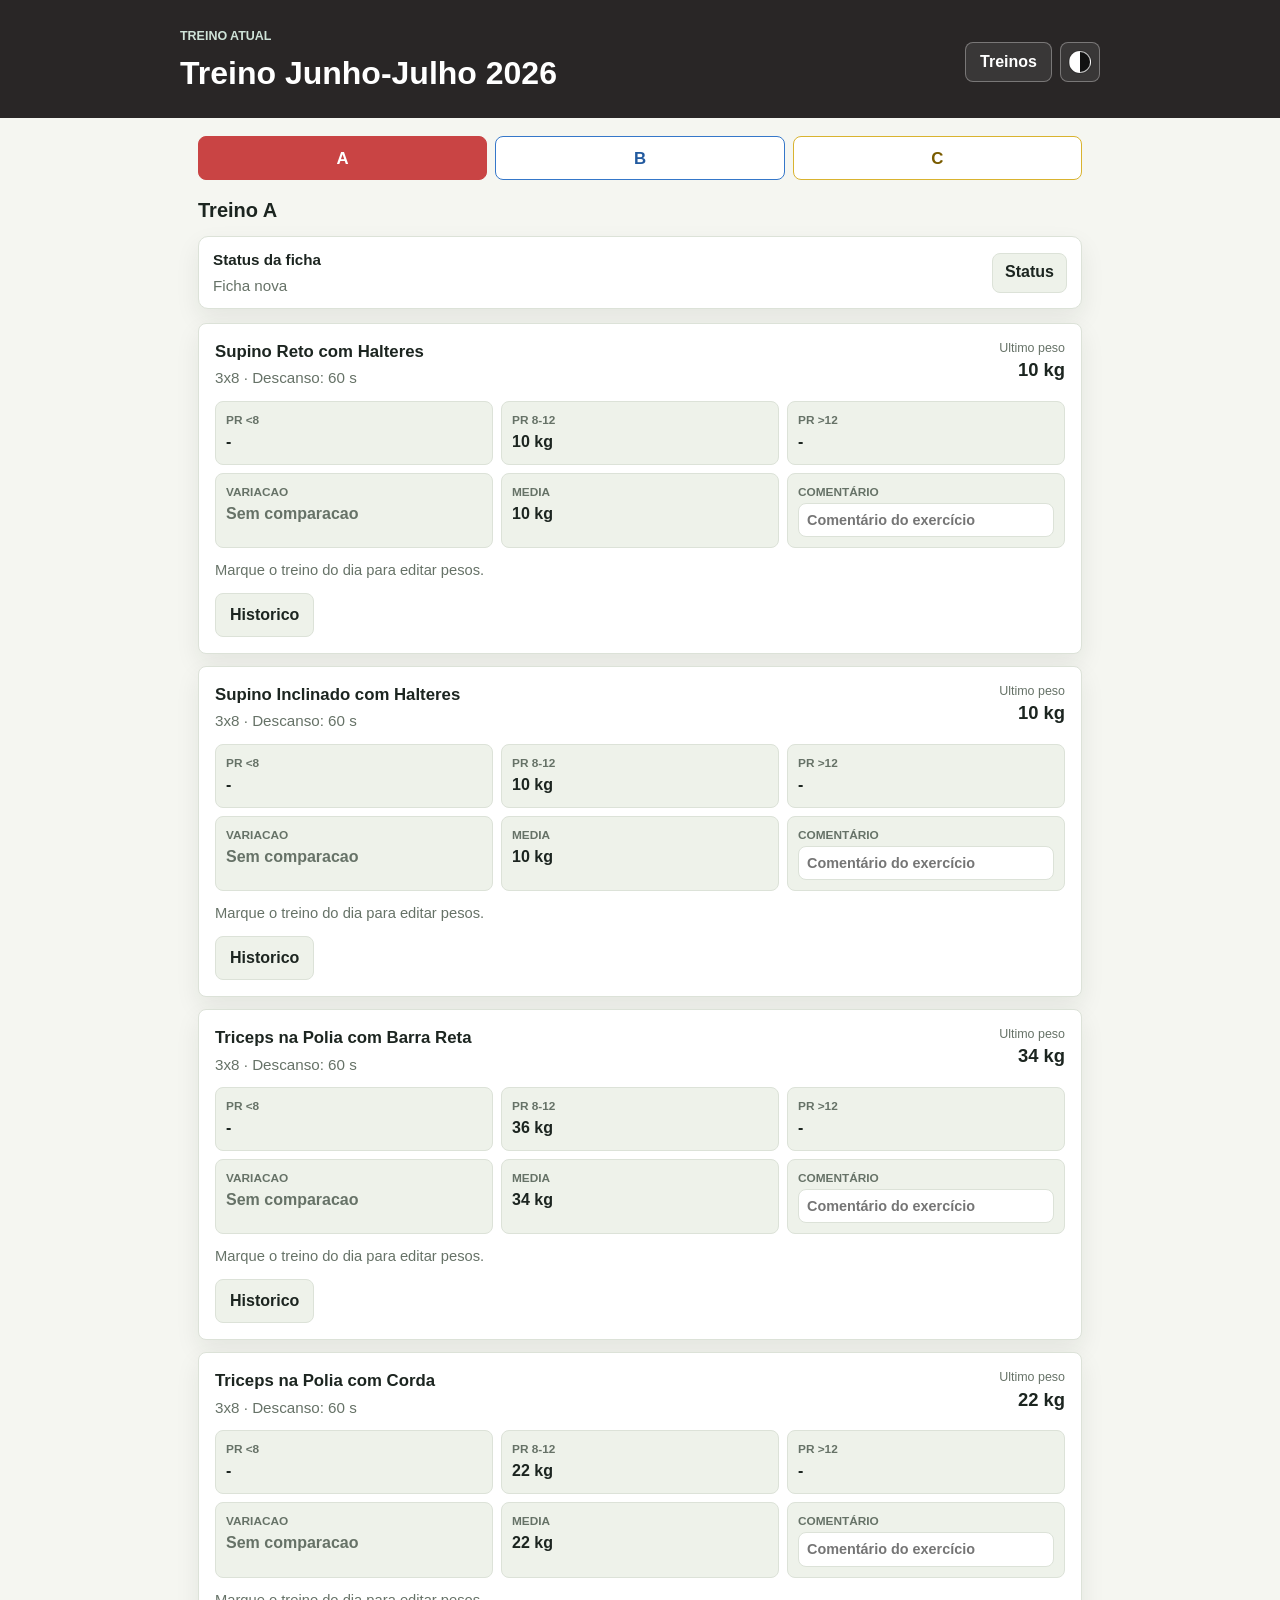
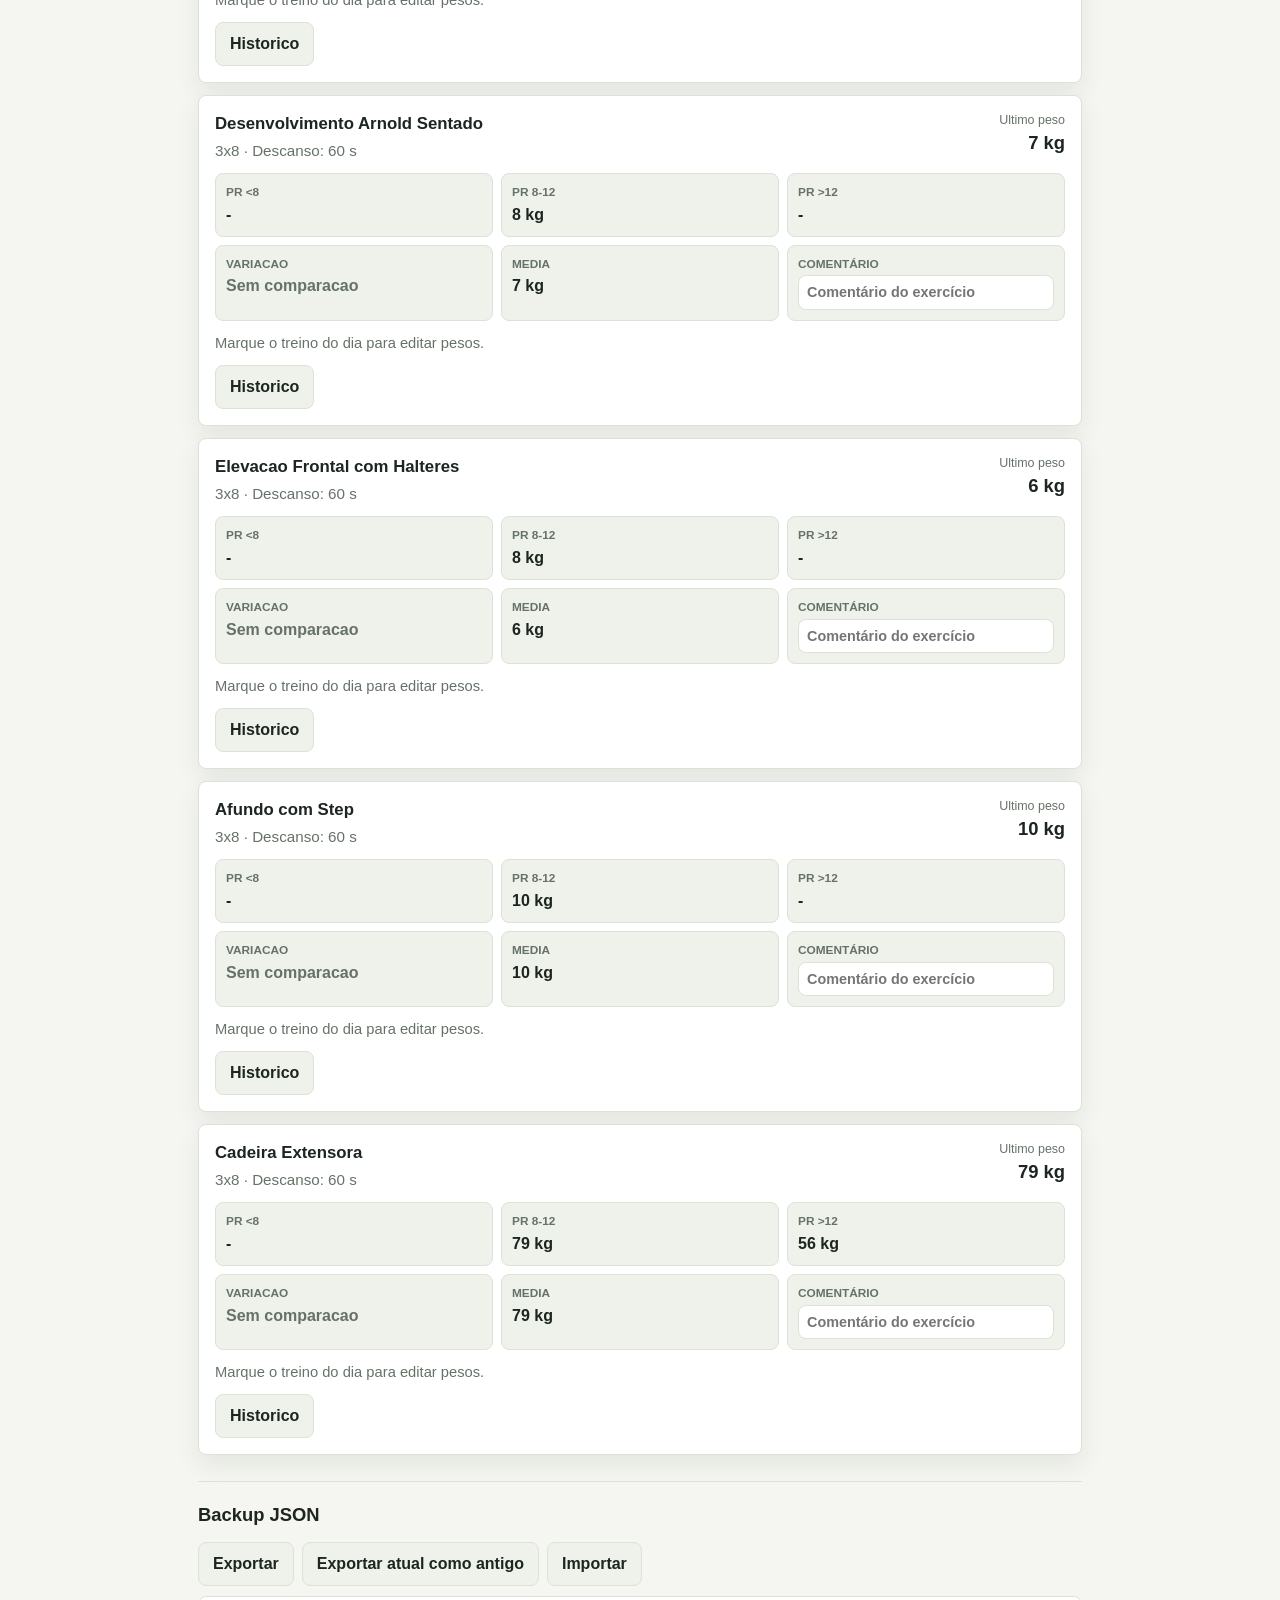
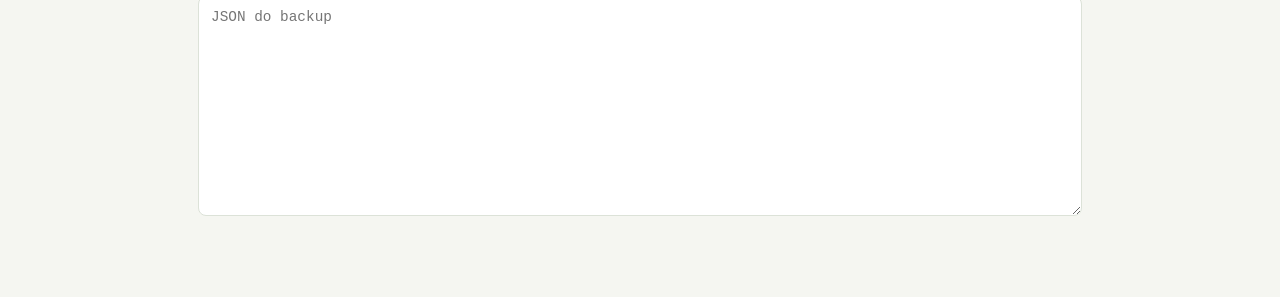
==== commit f3541470: "changing the way we mark it" ====
--- a/index.html
+++ b/index.html
@@ -16,7 +16,7 @@
           <h1 id="active-workout-name">🏋🏽‍♀️ Gym Tracker</h1>
         </div>
         <div class="header-actions">
-          <a class="header-link" href="old-workouts.html">Antigos</a>
+          <a class="header-link" href="old-workouts.html">Treinos</a>
           <button id="theme-toggle" class="theme-toggle" type="button"
             aria-label="Alternar tema" title="Alternar tema"></button>
         </div>
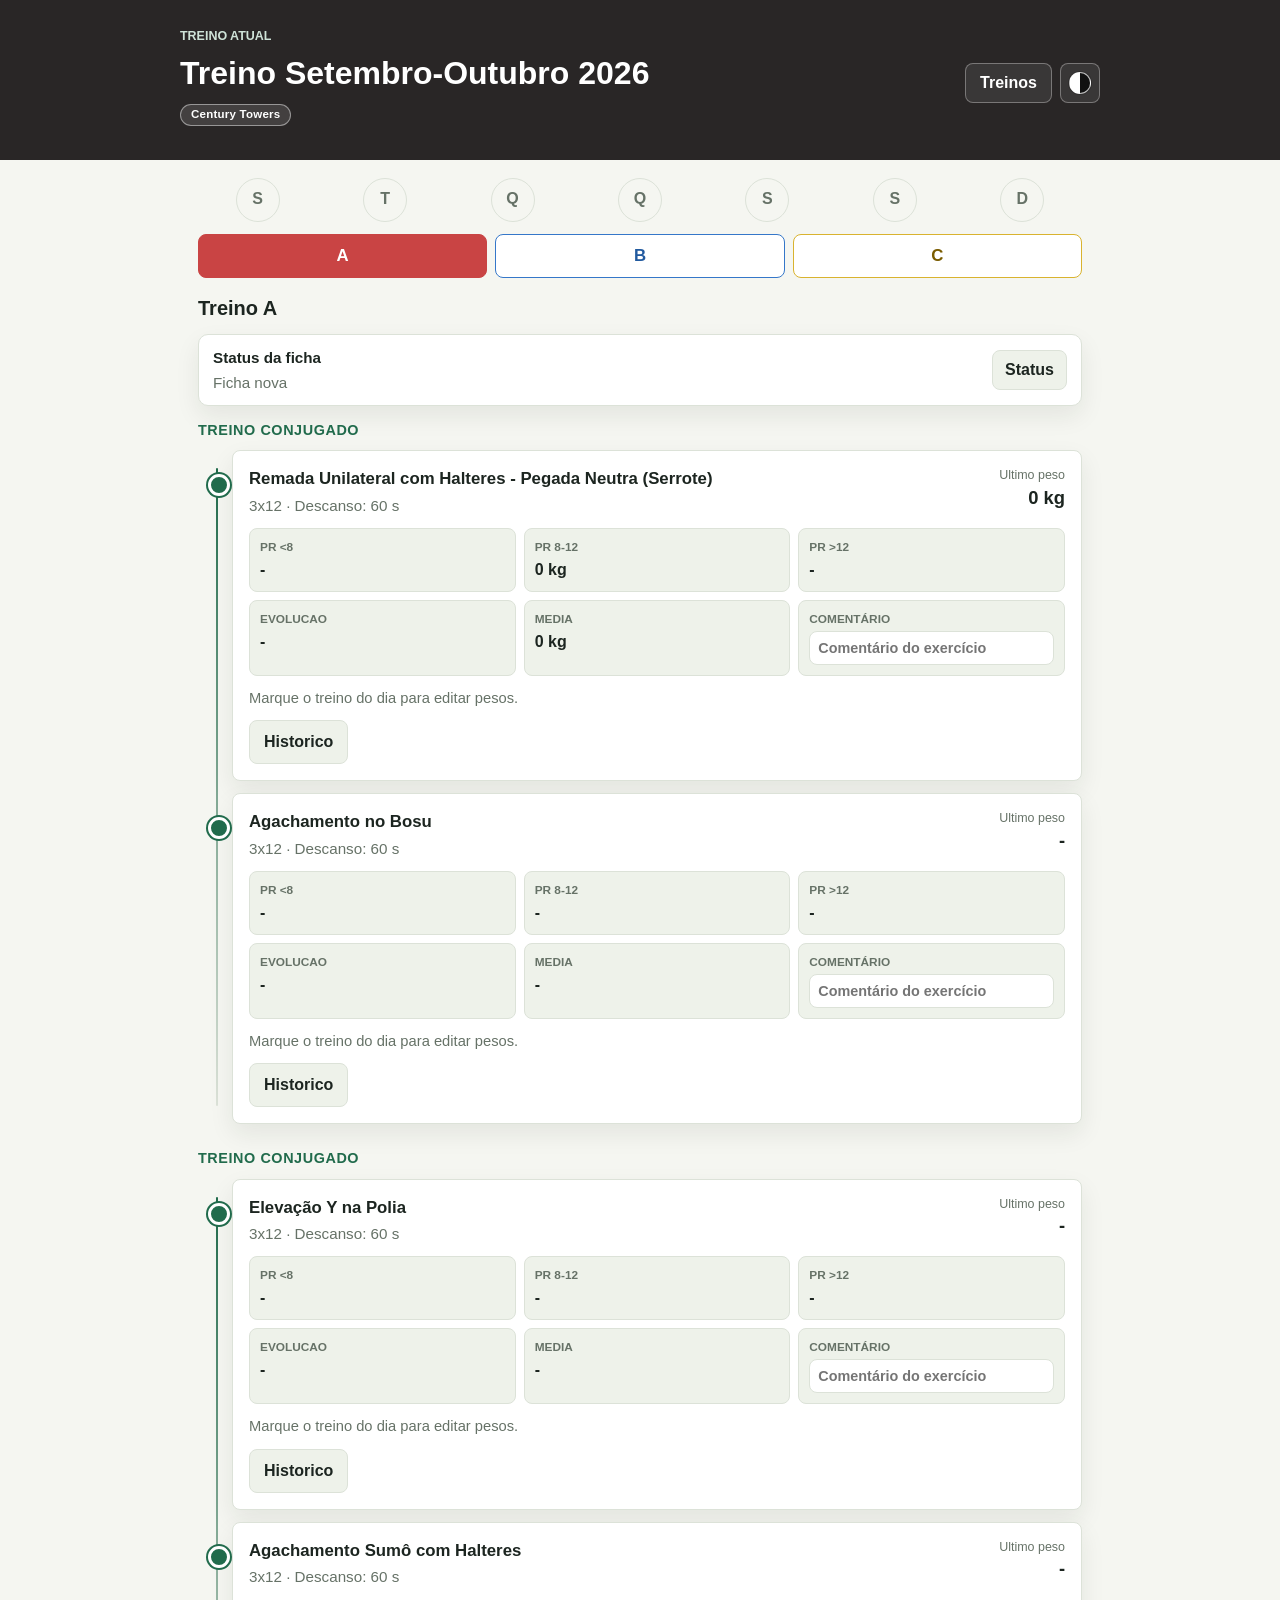
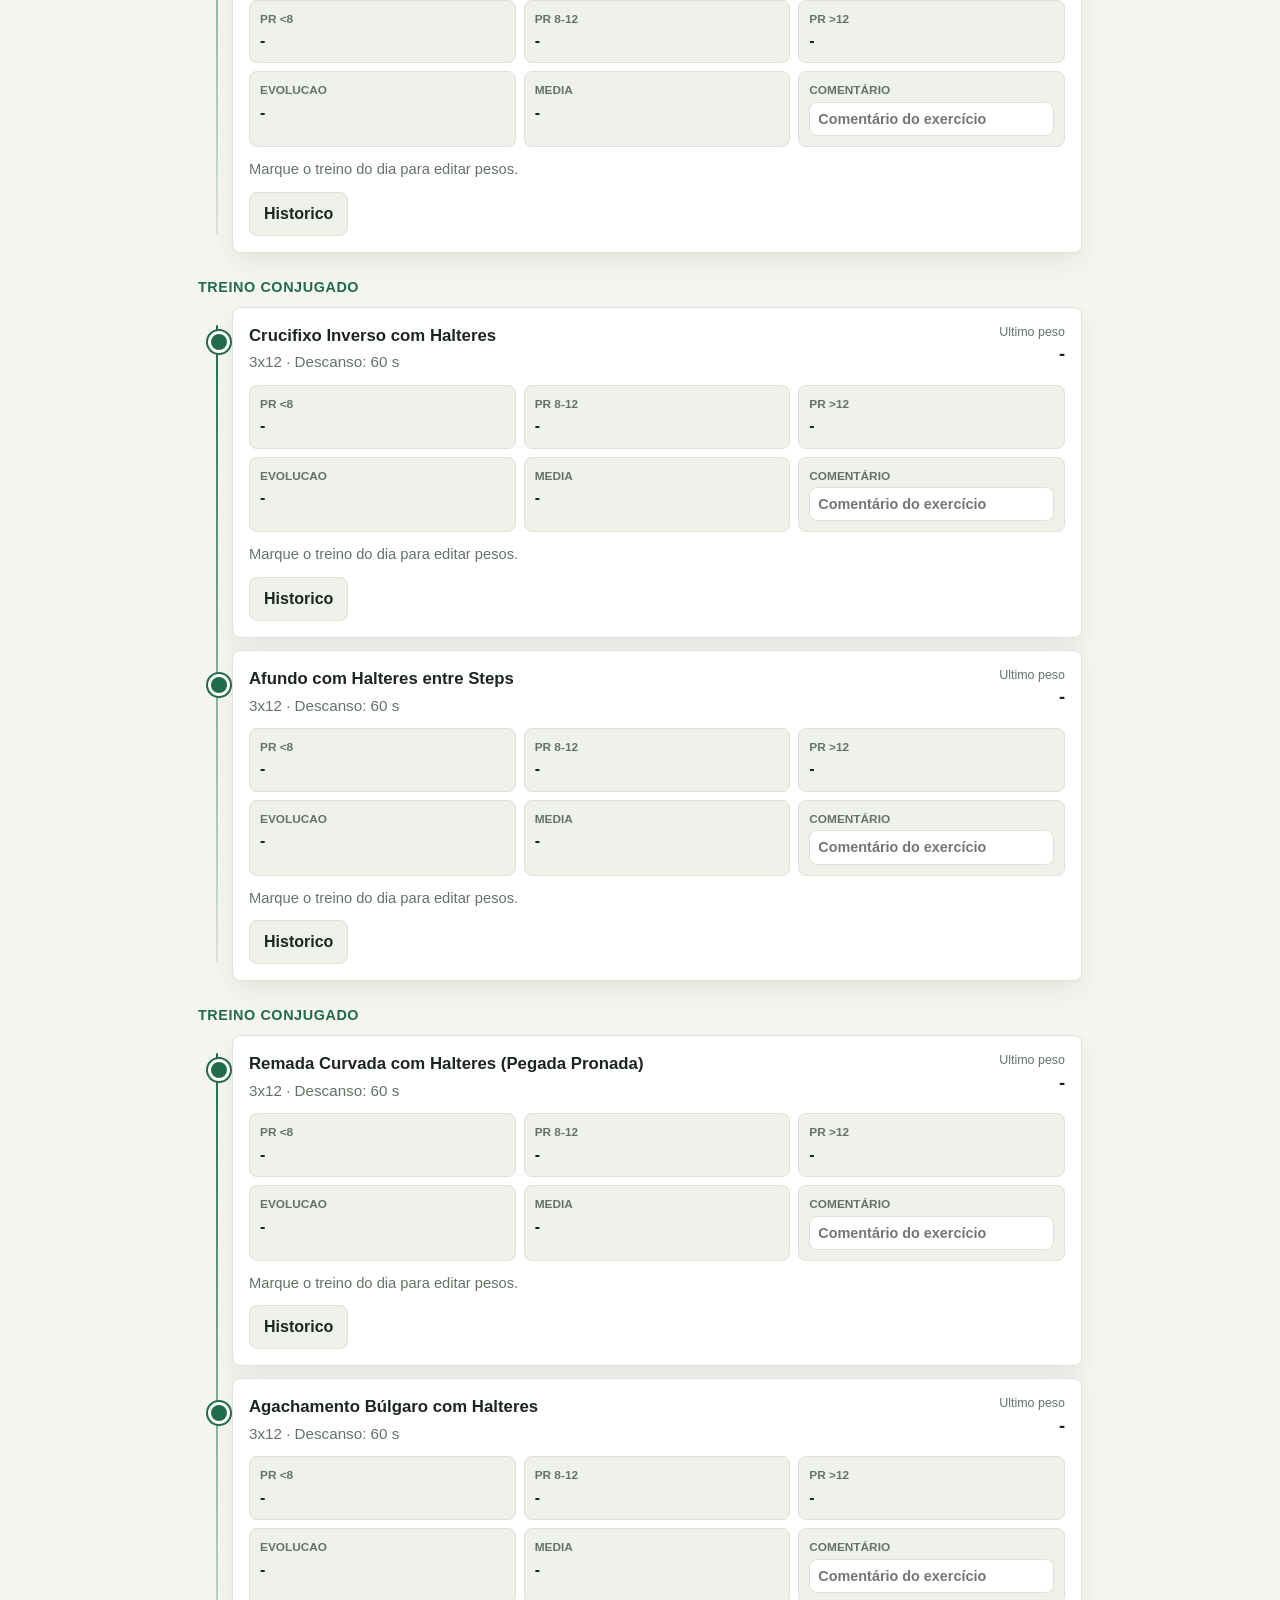
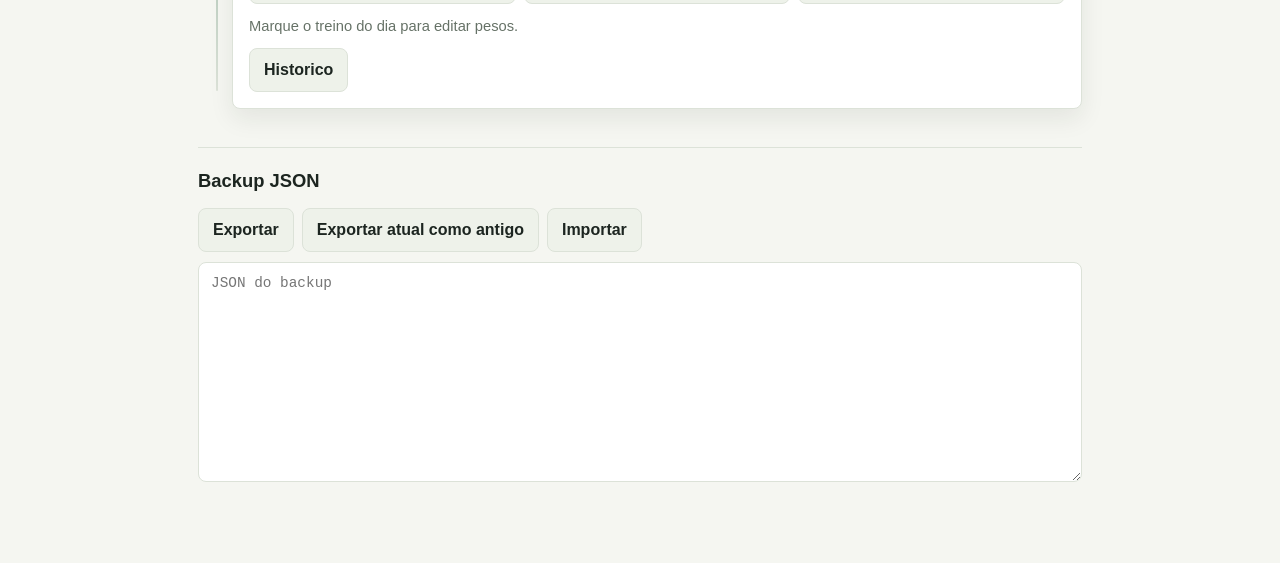
==== commit 6d3b75e8: "Scope PRs to the same gym Add a gym category to each workout and only compare personal records withi" ====
--- a/index.html
+++ b/index.html
@@ -14,6 +14,7 @@
         <div>
           <p class="eyebrow">Treino Atual</p>
           <h1 id="active-workout-name">🏋🏽‍♀️ Gym Tracker</h1>
+          <p id="active-workout-gym" class="gym-badge"></p>
         </div>
         <div class="header-actions">
           <a class="header-link" href="old-workouts.html">Treinos</a>
--- a/css/style.css
+++ b/css/style.css
@@ -102,6 +102,32 @@
   font-size: clamp(1.55rem, 1.2rem + 1vw, 2.2rem);
 }
 
+.gym-badge {
+  display: inline-block;
+  width: fit-content;
+  margin-top: 8px;
+  padding: 3px 10px;
+  border: 1px solid var(--accent);
+  border-radius: 999px;
+  background: rgba(33, 107, 76, 0.12);
+  color: var(--accent);
+  font-size: 0.72rem;
+  font-weight: 700;
+  letter-spacing: 0.02em;
+  line-height: 1.2;
+}
+
+.app-header .gym-badge {
+  border-color: rgba(255, 255, 255, 0.45);
+  background: rgba(255, 255, 255, 0.12);
+  color: #ffffff;
+}
+
+.old-button .gym-badge {
+  margin: 0 0 0 10px;
+  vertical-align: middle;
+}
+
 .theme-toggle {
   flex: 0 0 auto;
   display: inline-flex;
@@ -149,6 +175,43 @@
   gap: 8px;
   margin-bottom: 16px;
 }
+
+/* Week bar above the day tabs: seven circle letters Mon → Sun */
+.week-days {
+  display: grid;
+  grid-template-columns: repeat(7, minmax(0, 1fr));
+  gap: 8px;
+  align-items: center;
+  margin-bottom: 12px;
+}
+
+.weekday {
+  justify-self: center;
+  width: min(44px, 100%);
+  height: min(44px, 100%);
+  aspect-ratio: 1 / 1;
+  border-radius: 50%;
+  border: 1px solid var(--line);
+  display: inline-flex;
+  align-items: center;
+  justify-content: center;
+  font-weight: 700;
+  color: var(--muted);
+  background: transparent;
+}
+
+.weekday.is-trained {
+  background: var(--accent);
+  color: #ffffff;
+  border-color: var(--accent);
+  box-shadow: 0 0 0 4px rgba(33,107,76,0.06);
+}
+
+body.dark-theme .weekday.is-trained {
+  background: var(--accent);
+  color: #ffffff;
+}
+
 
 .day-tab,
 .save-button,
@@ -388,10 +451,6 @@
   color: var(--danger);
 }
 
-.trend-neutral {
-  color: var(--muted);
-}
-
 body.dark-theme .trend-up {
   color: #6ee094;
 }
